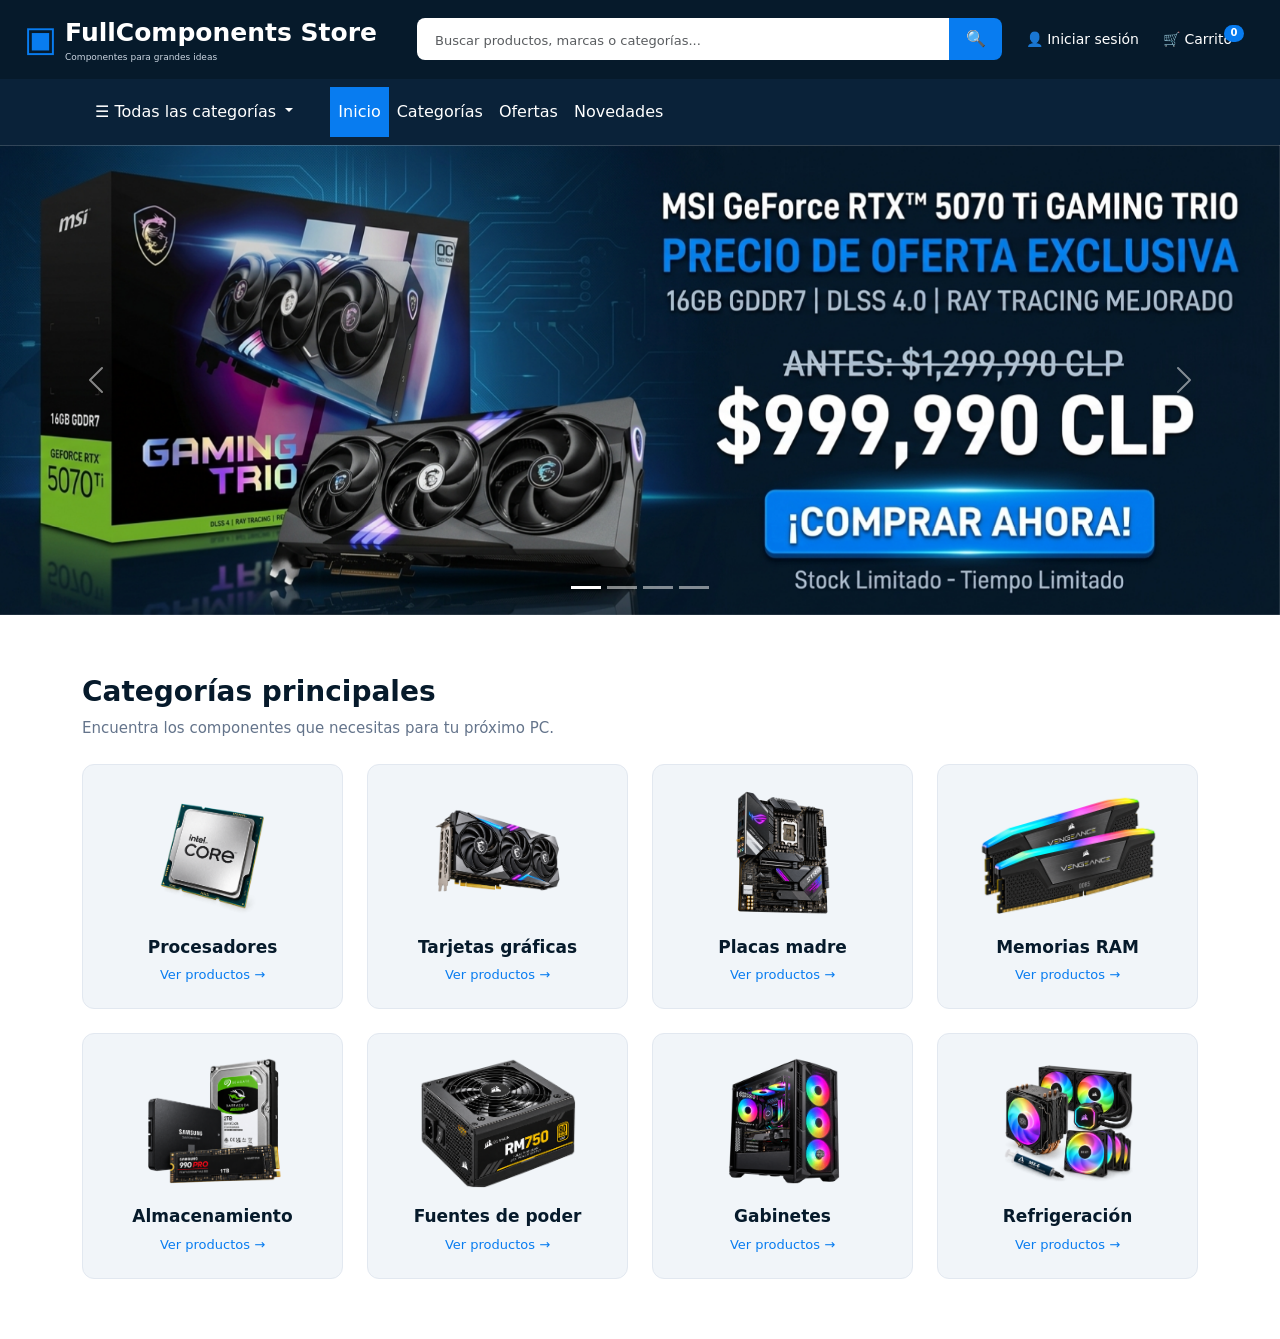
==== index.html @ fe0380c7 "actualizar admin" ====
<!DOCTYPE html>
<html lang="es-CL">

<head>
    <meta charset="UTF-8">
    <meta name="viewport" content="width=device-width, initial-scale=1.0">
    <title>FullComponents</title>
    <link href="https://cdn.jsdelivr.net/npm/bootstrap@5.3.8/dist/css/bootstrap.min.css" rel="stylesheet">
    <link href="css/style.css" rel="stylesheet">
</head>

<body>

    <header>
        <!-- Barra superior -->
        <nav class="navbar navbar-dark navbar-principal">
            <div class="container-fluid px-4">
                <!-- Logo -->
                <!-- Logo -->
                <!-- Logo -->
                <a class="navbar-brand d-flex align-items-center" href="index.html" aria-label="Ir a la página principal">
                    <span class="logo-icon">▣</span>

                    <!-- Nombre abreviado para móvil -->
                    <span class="logo-text-mobile ms-2 d-md-none">
                        FC Store
                    </span>

                    <!-- Nombre completo para tablet y computador -->
                    <div class="ms-2 d-none d-md-block">
                        <span class="logo-text">FullComponents Store</span>
                        <small class="d-block logo-subtitle">
                            Componentes para grandes ideas
                        </small>
                    </div>
                </a>
                <!-- Buscador -->
                <form class="d-flex buscador mx-4 flex-grow-1" role="search">
                    <input class="form-control" type="search" placeholder="Buscar productos, marcas o categorías..."
                        aria-label="Buscar">
                    <button class="btn btn-buscar" type="submit">
                        🔍
                    </button>
                </form>
                <!-- Usuario y carrito -->
                <div class="nav-opciones d-flex align-items-center">

                    <!-- Iniciar sesión -->
                    <a href="login.html" class="nav-link text-white me-4" aria-label="Iniciar sesión" title="Iniciar sesión">
                        👤
                        <span class="d-none d-md-inline">Iniciar sesión</span>
                    </a>

                    <!-- Carrito -->
                    <a href="carrito.html" class="nav-link text-white carrito me-4" aria-label="Ver carrito" title="Ver carrito">
                        🛒
                        <span class="d-none d-md-inline">Carrito</span>
                        <span class="badge rounded-pill">0</span>
                    </a>

                </div>
            </div>
        </nav>
        <!-- Segunda barra de navegación -->
        <nav class="navbar navbar-expand-lg navbar-dark navbar-secundaria">
            <div class="container">
                <!-- Botón responsive -->
                <button class="navbar-toggler" type="button" data-bs-toggle="collapse" data-bs-target="#menuPrincipal"
                    aria-controls="menuPrincipal" aria-expanded="false" aria-label="Mostrar navegación">
                    <span class="navbar-toggler-icon"></span>
                </button>
                <div class="collapse navbar-collapse" id="menuPrincipal">
                    <!-- Categorías -->
                    <div class="dropdown">
                        <button class="btn btn-categorias dropdown-toggle" type="button" data-bs-toggle="dropdown"
                            aria-expanded="false">
                            ☰ Todas las categorías
                        </button>
                        <ul class="dropdown-menu">
                            <li>
                                <a class="dropdown-item" href="#">
                                    Procesadores
                                </a>
                            </li>
                            <li>
                                <a class="dropdown-item" href="#">
                                    Tarjetas gráficas
                                </a>
                            </li>
                            <li>
                                <a class="dropdown-item" href="#">
                                    Placas madre
                                </a>
                            </li>
                            <li>
                                <a class="dropdown-item" href="#">
                                    Memorias RAM
                                </a>
                            </li>
                            <li>
                                <a class="dropdown-item" href="#">
                                    Almacenamiento
                                </a>
                            </li>
                            <li>
                                <a class="dropdown-item" href="#">
                                    Fuentes de poder
                                </a>
                            </li>
                            <li>
                                <a class="dropdown-item" href="#">
                                    Gabinetes
                                </a>
                            </li>
                        </ul>
                    </div>
                    <!-- Menú principal -->
                    <ul class="navbar-nav ms-4">
                        <li class="nav-item">
                            <a class="nav-link active" href="index.html">
                                Inicio
                            </a>
                        </li>
                        <li class="nav-item">
                            <a class="nav-link" href="#">
                                Categorías
                            </a>
                        </li>
                        <li class="nav-item">
                            <a class="nav-link" href="#">
                                Ofertas
                            </a>
                        </li>
                        <li class="nav-item">
                            <a class="nav-link" href="#">
                                Novedades
                            </a>
                        </li>
                    </ul>
                </div>
            </div>
        </nav>
        <main>
            <!-- =========================
         CARRUSEL PRINCIPAL
    ========================= -->
            <section class="seccion-banner" aria-label="Promociones destacadas">

                <div class="container-fluid px-0">

                    <div id="carouselPrincipal" class="carousel slide" data-bs-ride="carousel" data-bs-interval="5000">

                        <!-- Indicadores -->
                        <div class="carousel-indicators">

                            <button type="button" data-bs-target="#carouselPrincipal" data-bs-slide-to="0"
                                class="active" aria-current="true" aria-label="Banner 1">
                            </button>

                            <button type="button" data-bs-target="#carouselPrincipal" data-bs-slide-to="1"
                                aria-label="Banner 2">
                            </button>

                            <button type="button" data-bs-target="#carouselPrincipal" data-bs-slide-to="2"
                                aria-label="Banner 3">
                            </button>

                            <button type="button" data-bs-target="#carouselPrincipal" data-bs-slide-to="3"
                                aria-label="Banner 4">
                            </button>

                        </div>

                        <!-- Imágenes -->
                        <div class="carousel-inner">

                            <div class="carousel-item active">
                                <img src="img\ofertas\Gemini_Generated_Image_xhcpzqxhcpzqxhcp.jpg" class="d-block w-100"
                                    alt="Promociones en tarjetas gráficas">
                            </div>

                            <div class="carousel-item">
                                <img src="img\ofertas\Gemini_Generated_Image_eyzs03eyzs03eyzs.jpg" class="d-block w-100"
                                    alt="Ofertas en gabinetes">
                            </div>

                            <div class="carousel-item">
                                <img src="img\ofertas\Gemini_Generated_Image_ws1t5uws1t5uws1t.jpg" class="d-block w-100"
                                    alt="Componentes para armar tu PC">
                            </div>

                            <div class="carousel-item">
                                <img src="img\ofertas\Gemini_Generated_Image_hcq4xghcq4xghcq4.jpg" class="d-block w-100"
                                    alt="Ofertas destacadas de FullComponents Store">
                            </div>

                        </div>

                        <!-- Flecha anterior -->
                        <button class="carousel-control-prev" type="button" data-bs-target="#carouselPrincipal"
                            data-bs-slide="prev">

                            <span class="carousel-control-prev-icon" aria-hidden="true"></span>

                            <span class="visually-hidden">Anterior</span>
                        </button>

                        <!-- Flecha siguiente -->
                        <button class="carousel-control-next" type="button" data-bs-target="#carouselPrincipal"
                            data-bs-slide="next">

                            <span class="carousel-control-next-icon" aria-hidden="true"></span>

                            <span class="visually-hidden">Siguiente</span>
                        </button>

                    </div>

                </div>

            </section>

            <!-- =========================
     CATEGORÍAS PRINCIPALES
========================= -->
            <section class="seccion-categorias" aria-labelledby="titulo-categorias">
                <div class="container">
                    <!-- Encabezado de la sección -->
                    <div class="mb-4">
                        <h2 id="titulo-categorias" class="titulo-seccion">
                            Categorías principales
                        </h2>
                        <p class="subtitulo-seccion">
                            Encuentra los componentes que necesitas para tu próximo PC.
                        </p>
                    </div>
                    <!-- Grilla de categorías -->
                    <div class="row g-4">
                        <!-- Procesadores -->
                        <div class="col-6 col-md-4 col-lg-3">
                            <a href="#" class="tarjeta-categoria">
                                <img src="img\categorias\ChatGPT Image 23 sept 2026, 16_55_51.png" alt="Procesadores" class="img-categoria">
                                <h3>Procesadores</h3>
                                <span>Ver productos →</span>
                            </a>
                        </div>
                        <!-- Tarjetas gráficas -->
                        <div class="col-6 col-md-4 col-lg-3">
                            <a href="#" class="tarjeta-categoria">
                                <img src="img\categorias\ChatGPT Image 23 sept 2026, 17_04_50.png" alt="Tarjetas gráficas"
                                    class="img-categoria">
                                <h3>Tarjetas gráficas</h3>
                                <span>Ver productos →</span>
                            </a>
                        </div>
                        <!-- Placas madre -->
                        <div class="col-6 col-md-4 col-lg-3">
                            <a href="#" class="tarjeta-categoria">
                                <img src="img\categorias\placa.png" alt="Placas madre" class="img-categoria">
                                <h3>Placas madre</h3>
                                <span>Ver productos →</span>
                            </a>
                        </div>
                        <!-- Memorias RAM -->
                        <div class="col-6 col-md-4 col-lg-3">
                            <a href="#" class="tarjeta-categoria">
                                <img src="img\categorias\ram.png" alt="Memorias RAM" class="img-categoria">
                                <h3>Memorias RAM</h3>
                                <span>Ver productos →</span>
                            </a>
                        </div>
                        <!-- Almacenamiento -->
                        <div class="col-6 col-md-4 col-lg-3">
                            <a href="#" class="tarjeta-categoria">
                                <img src="img\categorias\almacenamiento.png" alt="Unidades de almacenamiento"
                                    class="img-categoria">
                                <h3>Almacenamiento</h3>
                                <span>Ver productos →</span>
                            </a>
                        </div>
                        <!-- Fuentes de poder -->
                        <div class="col-6 col-md-4 col-lg-3">
                            <a href="#" class="tarjeta-categoria">
                                <img src="img\categorias\fuentes.png" alt="Fuentes de poder"
                                    class="img-categoria">
                                <h3>Fuentes de poder</h3>
                                <span>Ver productos →</span>
                            </a>
                        </div>
                        <!-- Gabinetes -->
                        <div class="col-6 col-md-4 col-lg-3">
                            <a href="#" class="tarjeta-categoria">
                                <img src="img\categorias\gabinetes.png" alt="Gabinetes para PC" class="img-categoria">
                                <h3>Gabinetes</h3>
                                <span>Ver productos →</span>
                            </a>
                        </div>
                        <!-- Refrigeración -->
                        <div class="col-6 col-md-4 col-lg-3">
                            <a href="#" class="tarjeta-categoria">
                                <img src="img\categorias\ChatGPT Image 23 sept 2026, 17_05_46.png" alt="Sistemas de refrigeración"
                                    class="img-categoria">
                                <h3>Refrigeración</h3>
                                <span>Ver productos →</span>
                            </a>
                        </div>
                    </div>
                </div>
            </section>
        </main>
    </header>
    <script src="https://cdn.jsdelivr.net/npm/bootstrap@5.3.8/dist/js/bootstrap.bundle.min.js"></script>
</body>

</html>
---- css/style.css ----
/* =========================
   VARIABLES
========================= */

:root {
    --azul-oscuro: #061A2B;
    --azul-navy: #0A2239;
    --azul-electrico: #087CF0;
    --azul-claro: #3FA9FF;
    --blanco: #FFFFFF;
    --gris-texto: #64748B;
}

/* =========================
   NAVBAR PRINCIPAL
========================= */

.navbar-principal {
    background-color: var(--azul-oscuro);
    min-height: 70px;
}
/* =========================
   LOGO
========================= */

.navbar-brand {
    text-decoration: none;
}

.logo-icon {
    font-size: 35px;
    color: var(--azul-electrico);
}

.logo-text {
    font-size: 25px;
    font-weight: 700;
    color: var(--blanco);
}

.logo-subtitle {
    font-size: 9px;
    color: #cbd5e1;
}

.logo-text-mobile {
    font-size: 20px;
    font-weight: 700;
    color: var(--blanco);
    white-space: nowrap;
}


/* =========================
   BUSCADOR
========================= */

.buscador {
    max-width: 600px;
}

.buscador .form-control {
    height: 42px;
    border: none;
    border-radius: 8px 0 0 8px;
    padding-left: 18px;
}

.buscador .form-control:focus {
    box-shadow: none;
}

/* Texto del placeholder del buscador */
.buscador .form-control::placeholder {
    font-size: 13px;
}

@media (max-width: 575.98px) {
    .buscador .form-control::placeholder {
        font-size: 12px;
    }
}


.btn-buscar {
    background-color: var(--azul-electrico);
    color: var(--blanco);
    border-radius: 0 8px 8px 0;
    width: 55px;
}

.btn-buscar:hover {
    background-color: var(--azul-claro);
    color: var(--blanco);
}


/* =========================
   OPCIONES USUARIO/CARRITO
========================= */

/* Opciones de usuario y carrito */
.nav-opciones .nav-link {
    font-size: 14px;
    transition: 0.2s;
}

.nav-opciones .nav-link:hover {
    color: var(--azul-claro) !important;
}

/* Solo en pantallas pequeñas */
@media (max-width: 767.98px) {
    .nav-opciones .nav-link {
        font-size: 22px;
        line-height: 1;
    }
}


/* =========================
   CARRITO
========================= */

.carrito {
    position: relative;
}

.carrito .badge {
    position: absolute;
    top: -4px;
    right: -12px;

    background-color: var(--azul-electrico);
    font-size: 10px;
}


/* =========================
   SEGUNDA NAVBAR
========================= */

.navbar-secundaria {
    background-color: var(--azul-navy);
    min-height: 48px;
}


/* =========================
   CATEGORÍAS
========================= */

.btn-categorias {
    color: var(--blanco);
    border-radius: 0;
    font-weight: 500;
}

.btn-categorias:hover,
.btn-categorias:focus {
    background-color: var(--azul-electrico);
    color: var(--blanco);
}


/* =========================
   LINKS
========================= */

.navbar-secundaria .nav-link {
    color: var(--blanco);
    padding: 13px 18px;
    transition: 0.2s;
}

.navbar-secundaria .nav-link:hover {
    background-color: var(--azul-electrico);
    color: var(--blanco);
}


/* Link de página actual */

.navbar-secundaria .nav-link.active {
    background-color: var(--azul-electrico);
    color: var(--blanco);
}


/* =========================
   DROPDOWN
========================= */

.dropdown-menu {
    border: none;
    box-shadow: 0 5px 15px rgba(0, 0, 0, 0.15);
}

.dropdown-item {
    padding: 10px 18px;
}

.dropdown-item:hover {
    background-color: #f1f5f9;
    color: var(--azul-electrico);
}

@media (max-width: 991px) {

    .navbar-principal .container {
        flex-wrap: wrap;
    }

    .buscador {
        order: 3;
        width: 100%;
        max-width: none;
        margin: 12px 0 !important;
    }

    .nav-opciones {
        margin-left: auto;
    }

    .navbar-secundaria .navbar-nav {
        margin-left: 0 !important;
    }

    .navbar-secundaria .nav-link {
        padding: 10px 15px;
    }

    /* =========================
   CARRUSEL PRINCIPAL
========================= */

    .seccion-banner {
        padding: 24px 0;
        background-color: #f1f5f9;
    }

    #carouselPrincipal {
        border-radius: 12px;
        overflow: hidden;
    }

    /* Carrusel en escritorio */
    #carouselPrincipal .carousel-item img {
        display: block;
        width: 100%;
        height: 450px;
        object-fit: cover;
    }

    /* Indicadores */
    #carouselPrincipal .carousel-indicators button {
        width: 10px;
        height: 10px;
        border-radius: 50%;
    }
}

/* Carrusel en dispositivos móviles */
@media (max-width: 767.98px) {

    #carouselPrincipal .carousel-item img {
        width: 100%;
        height: auto;
        object-fit: contain;
    }

}

/* =========================
   CATEGORÍAS PRINCIPALES
========================= */

.seccion-categorias {
    padding: 60px 0;
    background-color: #FFFFFF;
}

/* Título y subtítulo */

.titulo-seccion {
    font-size: 28px;
    font-weight: 700;
    color: var(--azul-oscuro);
}

.subtitulo-seccion {
    font-size: 15px;
    color: var(--gris-texto);
    margin-bottom: 0;
}

/* Tarjeta */

.tarjeta-categoria {
    display: flex;
    flex-direction: column;
    align-items: center;
    justify-content: center;

    height: 100%;
    padding: 24px 16px;

    background-color: #F1F5F9;
    border: 1px solid #E2E8F0;
    border-radius: 12px;

    text-decoration: none;
    text-align: center;

    transition: 0.2s ease;
}

/* Imagen */

.img-categoria {
    width: 100%;
    height: 130px;
    object-fit: contain;
    margin-bottom: 18px;
}

/* Nombre de categoría */

.tarjeta-categoria h3 {
    font-size: 17px;
    font-weight: 700;
    color: var(--azul-oscuro);
    margin-bottom: 8px;
}

/* Enlace inferior */

.tarjeta-categoria span {
    font-size: 13px;
    font-weight: 500;
    color: var(--azul-electrico);
}

/* Efecto al pasar el mouse */

.tarjeta-categoria:hover {
    background-color: #FFFFFF;
    border-color: var(--azul-electrico);
    transform: translateY(-4px);
    box-shadow: 0 8px 20px rgba(6, 26, 43, 0.10);
}

/* =========================
CORRECCIÓN IMÁGENES CATEGORÍAS
========================= */

.tarjeta-categoria {
    display: flex;
    flex-direction: column;
    align-items: center;

    width: 100%;
    height: 100%;

    padding: 24px 16px;

    background-color: #F1F5F9;
    border: 1px solid #E2E8F0;
    border-radius: 12px;

    text-decoration: none;
    text-align: center;
}

.tarjeta-categoria .img-categoria {
    display: block;

    width: 100%;
    max-width: 180px;
    height: 130px;

    object-fit: contain;

    margin-bottom: 18px;
}

.tarjeta-categoria h3 {
    font-size: 17px;
    font-weight: 700;
    color: var(--azul-oscuro);
    margin-bottom: 8px;
}

.tarjeta-categoria span {
    font-size: 13px;
    color: var(--azul-electrico);
}

/* Ajuste móvil */
@media (max-width: 767.98px) {

    .tarjeta-categoria {
        padding: 18px 10px;
    }

    .tarjeta-categoria .img-categoria {
        max-width: 120px;
        height: 90px;
        margin-bottom: 12px;
    }

    .tarjeta-categoria h3 {
        font-size: 14px;
    }

}

/* =========================
   PRODUCTOS DESTACADOS
========================= */

.seccion-productos {
    padding: 60px 0;
    background-color: #F1F5F9;
}

/* Tarjeta */

.tarjeta-producto {
    display: flex;
    flex-direction: column;

    height: 100%;
    overflow: hidden;

    background-color: var(--blanco);
    border: 1px solid #E2E8F0;
    border-radius: 12px;

    transition: 0.2s ease;
}

.tarjeta-producto:hover {
    transform: translateY(-4px);
    border-color: var(--azul-electrico);
    box-shadow: 0 8px 20px rgba(6, 26, 43, 0.10);
}

/* Imagen */

.producto-imagen {
    display: flex;
    align-items: center;
    justify-content: center;

    height: 190px;
    padding: 16px;

    background-color: var(--blanco);
}

.producto-imagen img {
    display: block;

    width: 100%;
    height: 100%;

    object-fit: contain;
}

/* Información */

.producto-info {
    display: flex;
    flex-direction: column;
    flex-grow: 1;

    padding: 18px;
}

.producto-categoria {
    font-size: 12px;
    color: var(--gris-texto);
    margin-bottom: 8px;
}

.producto-nombre {
    font-size: 16px;
    font-weight: 700;
    line-height: 1.4;
    color: var(--azul-oscuro);

    margin-bottom: 12px;
}

.producto-marca {
    font-size: 13px;
    color: var(--gris-texto);

    margin-bottom: 16px;
}

/* Precio */

.producto-precio {
    font-size: 22px;
    font-weight: 700;
    color: var(--azul-electrico);

    margin-top: auto;
    margin-bottom: 16px;

    overflow-wrap: anywhere;
}

/* Botón */

.btn-producto {
    width: 100%;
    padding: 10px;

    background-color: var(--azul-electrico);
    color: var(--blanco);

    border-radius: 8px;
    font-size: 14px;
    font-weight: 600;
}

.btn-producto:hover {
    background-color: var(--azul-navy);
    color: var(--blanco);
}

/* =========================
   PRODUCTOS RESPONSIVE
========================= */

@media (max-width: 767.98px) {

    .seccion-productos {
        padding: 35px 0;
    }

    .producto-imagen {
        height: 140px;
        padding: 10px;
    }

    .producto-info {
        padding: 12px;
    }

    .producto-nombre {
        font-size: 14px;
    }

    .producto-marca {
        font-size: 12px;
    }

    .producto-precio {
        font-size: 18px;
    }

    .btn-producto {
        font-size: 12px;
        padding: 9px 5px;
    }

}

/* =========================
   OFERTAS IMPERDIBLES
========================= */

.seccion-ofertas {
    padding: 55px 0;
    background: linear-gradient(110deg,
            #061A2B 0%,
            #0A2239 75%,
            #103D68 100%);
}

/* Texto izquierdo */

.ofertas-presentacion h2 {
    color: var(--blanco);
    font-size: 32px;
    font-weight: 700;
    margin-bottom: 20px;
}

.ofertas-presentacion h2 span {
    color: var(--azul-claro);
}

.ofertas-presentacion p {
    color: #CBD5E1;
    font-size: 17px;
    line-height: 1.6;
    margin-bottom: 25px;
}

.btn-ver-ofertas {
    background-color: var(--azul-electrico);
    color: var(--blanco);
    padding: 12px 22px;
    border-radius: 8px;
    font-weight: 600;
}

.btn-ver-ofertas:hover {
    background-color: var(--azul-claro);
    color: var(--blanco);
}

/* Tarjetas */

.tarjeta-oferta {
    position: relative;

    display: flex;
    flex-direction: column;

    height: 100%;
    padding: 16px;

    background-color: #0B1D30;
    border: 1px solid #28415A;
    border-radius: 12px;

    transition: 0.2s ease;
}

.tarjeta-oferta:hover {
    transform: translateY(-4px);
    border-color: var(--azul-claro);
}

/* Descuento */

.oferta-descuento {
    position: absolute;
    top: 12px;
    right: 12px;

    background-color: #FF3B45;
    color: var(--blanco);

    padding: 5px 10px;
    border-radius: 20px;

    font-size: 13px;
    font-weight: 700;
}

/* Imagen */

.oferta-imagen {
    display: block;

    width: 100%;
    height: 135px;

    object-fit: contain;
    margin-bottom: 16px;
}

/* Nombre */

.tarjeta-oferta h3 {
    color: #E2E8F0;
    font-size: 15px;
    font-weight: 500;
    line-height: 1.4;

    margin-bottom: 12px;
}

/* Precios */

.oferta-precios {
    display: flex;
    flex-wrap: wrap;
    align-items: baseline;
    gap: 8px;

    margin-top: auto;
}

.oferta-precio-actual {
    color: var(--blanco);
    font-size: 20px;
    font-weight: 700;
}

.oferta-precio-anterior {
    color: #94A3B8;
    font-size: 13px;
    text-decoration: line-through;
}

/* =========================
   OFERTAS RESPONSIVE
========================= */

@media (max-width: 991.98px) {

    .ofertas-presentacion {
        text-align: center;
        margin-bottom: 12px;
    }

}

@media (max-width: 767.98px) {

    .seccion-ofertas {
        padding: 40px 0;
    }

    .ofertas-presentacion h2 {
        font-size: 27px;
    }

    .ofertas-presentacion p {
        font-size: 15px;
    }

    .oferta-imagen {
        height: 170px;
    }

}

/* =========================
   BENEFICIOS DE LA TIENDA
========================= */

.seccion-beneficios {
    padding: 45px 0;
    background-color: var(--blanco);
    border-top: 1px solid #E2E8F0;
}

.beneficio {
    display: flex;
    align-items: flex-start;
    gap: 14px;
    height: 100%;
}

.beneficio-icono {
    flex-shrink: 0;
    color: var(--azul-electrico);
    font-size: 30px;
    line-height: 1;
}

.beneficio h3 {
    color: var(--azul-oscuro);
    font-size: 15px;
    font-weight: 700;
    margin-bottom: 6px;
}

.beneficio p {
    color: var(--gris-texto);
    font-size: 13px;
    line-height: 1.5;
    margin-bottom: 0;
}


/* =========================
   FOOTER PRINCIPAL
========================= */

.footer-principal {
    background-color: var(--azul-oscuro);
    color: var(--blanco);
    padding: 55px 0 20px;
}

/* Logo */

.footer-logo {
    color: var(--blanco);
    font-size: 22px;
    font-weight: 700;
    margin-bottom: 18px;
}

.footer-logo span {
    color: var(--azul-electrico);
    margin-right: 6px;
}

.footer-descripcion {
    color: #CBD5E1;
    font-size: 14px;
    line-height: 1.7;
    max-width: 320px;
}

/* Títulos */

.footer-titulo {
    color: var(--blanco);
    font-size: 16px;
    font-weight: 700;
    margin-bottom: 20px;
}

/* Enlaces */

.footer-links {
    list-style: none;
    padding: 0;
    margin: 0;
}

.footer-links li {
    margin-bottom: 12px;
}

.footer-links a,
.footer-legales a {
    color: #CBD5E1;
    text-decoration: none;
    font-size: 14px;
    transition: color 0.2s ease;
}

.footer-links a:hover,
.footer-legales a:hover,
.footer-correo:hover {
    color: var(--azul-claro);
}

/* Contacto */

.footer-contacto {
    color: #CBD5E1;
    font-size: 14px;
    margin-bottom: 10px;
}

.footer-correo {
    color: var(--azul-claro);
    font-size: 14px;
    text-decoration: none;
    overflow-wrap: anywhere;
}

.footer-horario {
    color: #CBD5E1;
    font-size: 13px;
    line-height: 1.7;
    margin-top: 18px;
}

/* Línea inferior */

.footer-inferior {
    display: flex;
    justify-content: space-between;
    align-items: center;
    gap: 20px;

    border-top: 1px solid #28415A;
    margin-top: 45px;
    padding-top: 20px;
}

.footer-inferior p {
    color: #94A3B8;
    font-size: 13px;
    margin: 0;
}

.footer-legales {
    display: flex;
    flex-wrap: wrap;
    gap: 20px;
}

.footer-legales a {
    font-size: 13px;
}


/* =========================
   FOOTER RESPONSIVE
========================= */

@media (max-width: 767.98px) {

    .seccion-beneficios {
        padding: 35px 0;
    }

    .beneficio {
        flex-direction: column;
        gap: 10px;
    }

    .beneficio-icono {
        font-size: 27px;
    }

    .beneficio h3 {
        font-size: 14px;
    }

    .beneficio p {
        font-size: 12px;
    }

    .footer-principal {
        padding: 40px 0 20px;
    }

    .footer-logo {
        font-size: 20px;
    }

    .footer-inferior {
        flex-direction: column;
        align-items: flex-start;
        gap: 14px;
    }

}
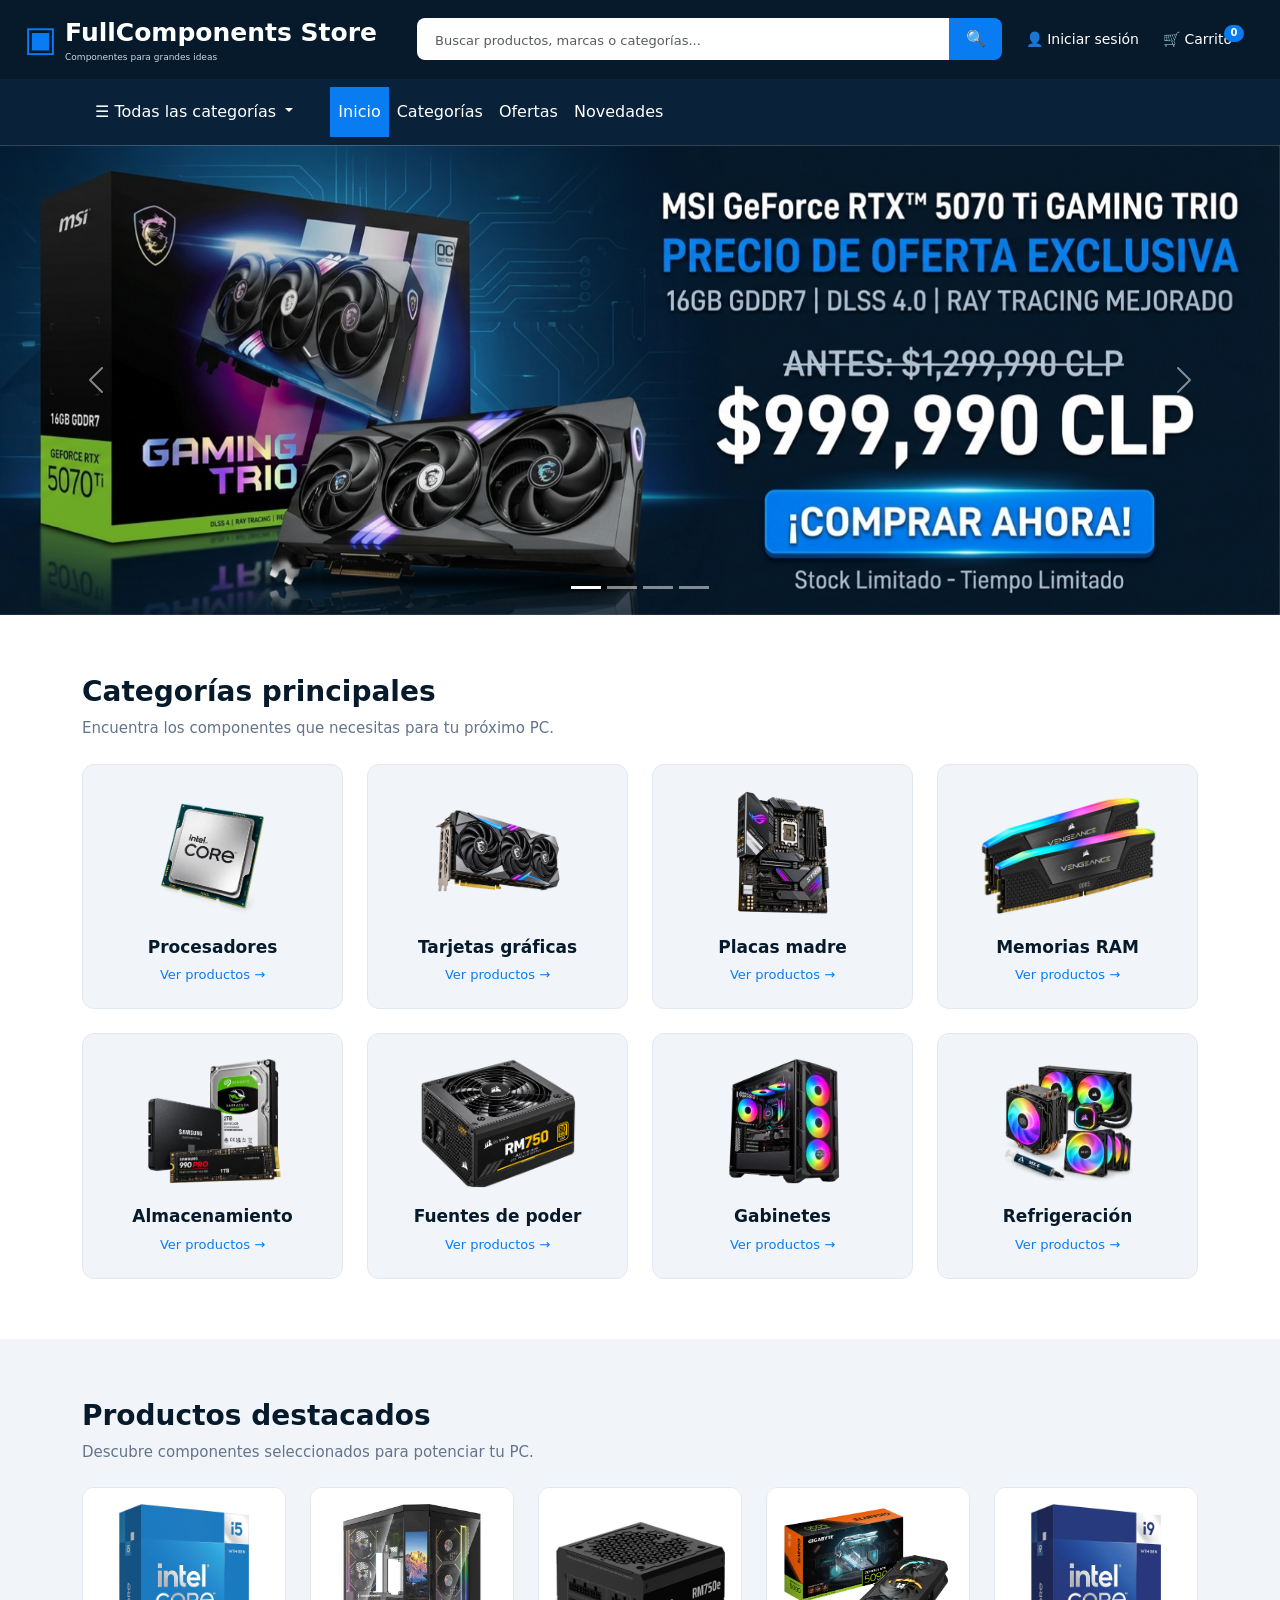
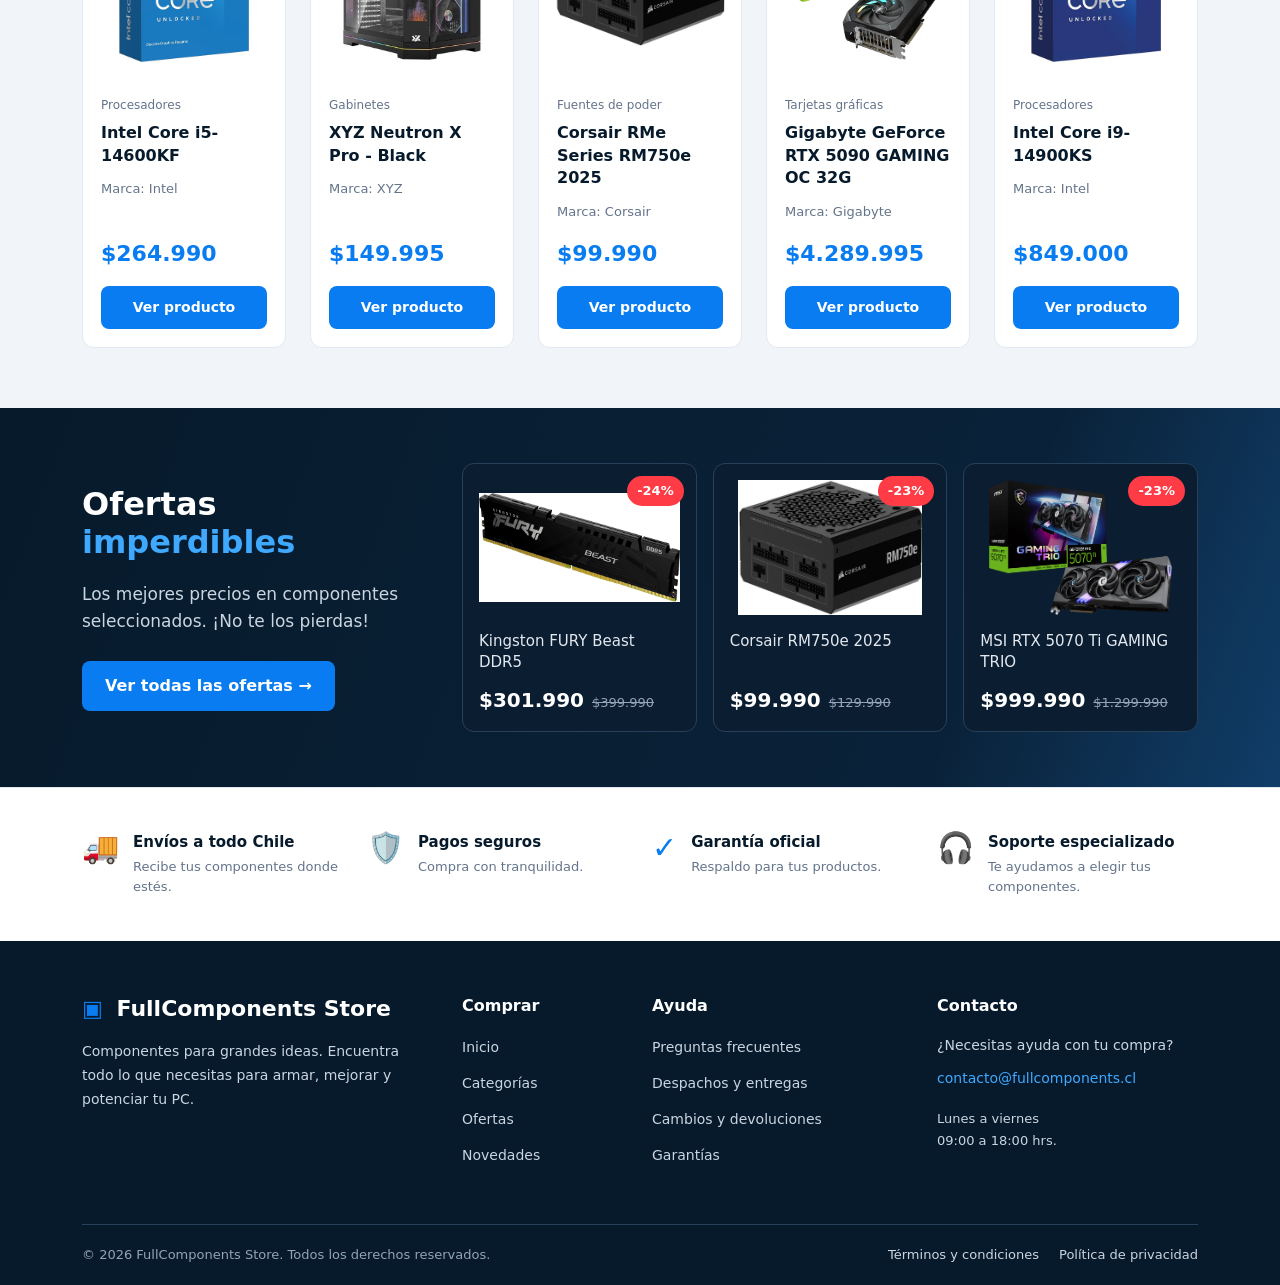
==== commit 967daa3d: "aaa" ====
--- a/index.html
+++ b/index.html
@@ -18,7 +18,7 @@
                 <!-- Logo -->
                 <!-- Logo -->
                 <!-- Logo -->
-                <a class="navbar-brand d-flex align-items-center" href="index.html" aria-label="Ir a la página principal">
+                <a class="navbar-brand d-flex align-items-center" href="index.html">
                     <span class="logo-icon">▣</span>
 
                     <!-- Nombre abreviado para móvil -->
@@ -46,7 +46,8 @@
                 <div class="nav-opciones d-flex align-items-center">
 
                     <!-- Iniciar sesión -->
-                    <a href="login.html" class="nav-link text-white me-4" aria-label="Iniciar sesión" title="Iniciar sesión">
+                    <a href="login.html" class="nav-link text-white me-4" aria-label="Iniciar sesión"
+                        title="Iniciar sesión">
                         👤
                         <span class="d-none d-md-inline">Iniciar sesión</span>
                     </a>
@@ -117,12 +118,12 @@
                     <!-- Menú principal -->
                     <ul class="navbar-nav ms-4">
                         <li class="nav-item">
-                            <a class="nav-link active" href="index.html">
+                            <a class="nav-link active" href="#">
                                 Inicio
                             </a>
                         </li>
                         <li class="nav-item">
-                            <a class="nav-link" href="#">
+                            <a class="nav-link" href="catálogo.html">
                                 Categorías
                             </a>
                         </li>
@@ -239,7 +240,8 @@
                         <!-- Procesadores -->
                         <div class="col-6 col-md-4 col-lg-3">
                             <a href="#" class="tarjeta-categoria">
-                                <img src="img\categorias\ChatGPT Image 23 sept 2026, 16_55_51.png" alt="Procesadores" class="img-categoria">
+                                <img src="img\categorias\ChatGPT Image 23 sept 2026, 16_55_51.png" alt="Procesadores"
+                                    class="img-categoria">
                                 <h3>Procesadores</h3>
                                 <span>Ver productos →</span>
                             </a>
@@ -247,8 +249,8 @@
                         <!-- Tarjetas gráficas -->
                         <div class="col-6 col-md-4 col-lg-3">
                             <a href="#" class="tarjeta-categoria">
-                                <img src="img\categorias\ChatGPT Image 23 sept 2026, 17_04_50.png" alt="Tarjetas gráficas"
-                                    class="img-categoria">
+                                <img src="img\categorias\ChatGPT Image 23 sept 2026, 17_04_50.png"
+                                    alt="Tarjetas gráficas" class="img-categoria">
                                 <h3>Tarjetas gráficas</h3>
                                 <span>Ver productos →</span>
                             </a>
@@ -281,8 +283,7 @@
                         <!-- Fuentes de poder -->
                         <div class="col-6 col-md-4 col-lg-3">
                             <a href="#" class="tarjeta-categoria">
-                                <img src="img\categorias\fuentes.png" alt="Fuentes de poder"
-                                    class="img-categoria">
+                                <img src="img\categorias\fuentes.png" alt="Fuentes de poder" class="img-categoria">
                                 <h3>Fuentes de poder</h3>
                                 <span>Ver productos →</span>
                             </a>
@@ -298,8 +299,8 @@
                         <!-- Refrigeración -->
                         <div class="col-6 col-md-4 col-lg-3">
                             <a href="#" class="tarjeta-categoria">
-                                <img src="img\categorias\ChatGPT Image 23 sept 2026, 17_05_46.png" alt="Sistemas de refrigeración"
-                                    class="img-categoria">
+                                <img src="img\categorias\ChatGPT Image 23 sept 2026, 17_05_46.png"
+                                    alt="Sistemas de refrigeración" class="img-categoria">
                                 <h3>Refrigeración</h3>
                                 <span>Ver productos →</span>
                             </a>
@@ -307,6 +308,361 @@
                     </div>
                 </div>
             </section>
+            <!-- =========================
+     PRODUCTOS DESTACADOS
+========================= -->
+            <section class="seccion-productos" aria-labelledby="titulo-productos">
+                <div class="container">
+                    <!-- Encabezado -->
+                    <div class="mb-4">
+                        <h2 id="titulo-productos" class="titulo-seccion">
+                            Productos destacados
+                        </h2>
+                        <p class="subtitulo-seccion">
+                            Descubre componentes seleccionados para potenciar tu PC.
+                        </p>
+                    </div>
+                    <!-- Grilla de productos -->
+                    <div class="row g-4 row-cols-2 row-cols-md-3 row-cols-lg-5">
+                        <!-- PRODUCTO 1 -->
+                        <div class="col">
+                            <article class="tarjeta-producto">
+                                <a href="producto.html?id=intel-core-i5-14600kf" class="producto-imagen">
+                                    <img src="img\productos\Intel Core i5-14600KF\1831674_picture_1707949175.jpg"
+                                        alt="Procesador Intel Core i5-14600KF">
+                                </a>
+                                <div class="producto-info">
+                                    <span class="producto-categoria">
+                                        Procesadores
+                                    </span>
+                                    <h3 class="producto-nombre">
+                                        Intel Core i5-14600KF
+                                    </h3>
+                                    <p class="producto-marca">
+                                        Marca: Intel
+                                    </p>
+                                    <p class="producto-precio">
+                                        $264.990
+                                    </p>
+                                    <a href="producto.html?id=1" class="btn btn-producto">
+                                        Ver producto
+                                    </a>
+                                </div>
+                            </article>
+                        </div>
+                        <!-- PRODUCTO 2 -->
+                        <div class="col">
+                            <article class="tarjeta-producto">
+                                <a href="producto.html?id=xyz-neutron-x-pro-black" class="producto-imagen">
+                                    <img src="img\productos\XYZ Neutron X Pro - Black\2795960_picture_1784556386.jpg"
+                                        alt="Gabinete XYZ Neutron X Pro negro">
+                                </a>
+                                <div class="producto-info">
+                                    <span class="producto-categoria">
+                                        Gabinetes
+                                    </span>
+                                    <h3 class="producto-nombre">
+                                        XYZ Neutron X Pro - Black
+                                    </h3>
+                                    <p class="producto-marca">
+                                        Marca: XYZ
+                                    </p>
+                                    <p class="producto-precio">
+                                        $149.995
+                                    </p>
+                                    <a href="producto.html?id=13" class="btn btn-producto">
+                                        Ver producto
+                                    </a>
+                                </div>
+                            </article>
+                        </div>
+                        <!-- PRODUCTO 3 -->
+                        <div class="col">
+                            <article class="tarjeta-producto">
+                                <a href="producto.html?id=corsair-rm750e-2025" class="producto-imagen">
+                                    <img src="img\productos\Corsair RMe Series RM750e 2025\2018728_picture_1739543341.jpg"
+                                        alt="Fuente de poder Corsair RM750e 2025">
+                                </a>
+                                <div class="producto-info">
+                                    <span class="producto-categoria">
+                                        Fuentes de poder
+                                    </span>
+                                    <h3 class="producto-nombre">
+                                        Corsair RMe Series RM750e 2025
+                                    </h3>
+                                    <p class="producto-marca">
+                                        Marca: Corsair
+                                    </p>
+                                    <p class="producto-precio">
+                                        $99.990
+                                    </p>
+                                    <a href="producto.html?id=15" class="btn btn-producto">
+                                        Ver producto
+                                    </a>
+                                </div>
+                            </article>
+                        </div>
+                        <!-- PRODUCTO 4 -->
+                        <div class="col">
+                            <article class="tarjeta-producto">
+                                <a href="producto.html?id=gigabyte-rtx-5090-gaming-oc" class="producto-imagen">
+                                    <img src="img\productos\Gigabyte GeForce RTX 5090 GAMING OC 32G\2057307_picture_1743591149.webp"
+                                        alt="Tarjeta gráfica Gigabyte GeForce RTX 5090 GAMING OC 32G">
+                                </a>
+                                <div class="producto-info">
+                                    <span class="producto-categoria">
+                                        Tarjetas gráficas
+                                    </span>
+                                    <h3 class="producto-nombre">
+                                        Gigabyte GeForce RTX 5090 GAMING OC 32G
+                                    </h3>
+                                    <p class="producto-marca">
+                                        Marca: Gigabyte
+                                    </p>
+                                    <p class="producto-precio">
+                                        $4.289.995
+                                    </p>
+                                    <a href="producto.html?id=6" class="btn btn-producto">
+                                        Ver producto
+                                    </a>
+                                </div>
+                            </article>
+                        </div>
+                        <!-- PRODUCTO 5 -->
+                        <div class="col">
+                            <article class="tarjeta-producto">
+                                <a href="producto.html?id=intel-core-i9-14900ks" class="producto-imagen">
+                                    <img src="img\productos\Intel Core i9-14900KS\1831756_picture_1707949314.jpg"
+                                        alt="Procesador Intel Core i9-14900KS">
+                                </a>
+                                <div class="producto-info">
+                                    <span class="producto-categoria">
+                                        Procesadores
+                                    </span>
+                                    <h3 class="producto-nombre">
+                                        Intel Core i9-14900KS
+                                    </h3>
+                                    <p class="producto-marca">
+                                        Marca: Intel
+                                    </p>
+                                    <p class="producto-precio">
+                                        $849.000
+                                    </p>
+                                    <a href="producto.html?id=3" class="btn btn-producto">
+                                        Ver producto
+                                    </a>
+                                </div>
+                            </article>
+                        </div>
+                    </div>
+                </div>
+            </section>
+            <!-- =========================
+    OFERTAS IMPERDIBLES
+========================= -->
+            <section class="seccion-ofertas" aria-labelledby="titulo-ofertas">
+                <div class="container">
+                    <div class="row g-4 align-items-center">
+                        <!-- TEXTO IZQUIERDO -->
+                        <div class="col-12 col-lg-4">
+                            <div class="ofertas-presentacion">
+                                <h2 id="titulo-ofertas">
+                                    Ofertas <span>imperdibles</span>
+                                </h2>
+                                <p>
+                                    Los mejores precios en componentes
+                                    seleccionados. ¡No te los pierdas!
+                                </p>
+                                <a href="#" class="btn btn-ver-ofertas">
+                                    Ver todas las ofertas →
+                                </a>
+                            </div>
+                        </div>
+                        <!-- TARJETAS DERECHAS -->
+                        <div class="col-12 col-lg-8">
+                            <div class="row g-3 row-cols-1 row-cols-md-3">
+                                <!-- KINGSTON -->
+                                <div class="col">
+                                    <article class="tarjeta-oferta">
+                                        <span class="oferta-descuento">
+                                            -24%
+                                        </span>
+                                        <img src="img\productos\Kingston Fury Beast (1 x 16 GB  DIMM DDR5-6400)\1962332_picture_1733757849.jpg"
+                                            alt="Memoria Kingston FURY Beast DDR5" class="oferta-imagen">
+                                        <h3>
+                                            Kingston FURY Beast DDR5
+                                        </h3>
+                                        <div class="oferta-precios">
+                                            <span class="oferta-precio-actual">
+                                                $301.990
+                                            </span>
+                                            <span class="oferta-precio-anterior">
+                                                $399.990
+                                            </span>
+                                        </div>
+                                    </article>
+                                </div>
+                                <!-- CORSAIR -->
+                                <div class="col">
+                                    <article class="tarjeta-oferta">
+                                        <span class="oferta-descuento">
+                                            -23%
+                                        </span>
+                                        <img src="img\productos\Corsair RMe Series RM750e 2025\2018728_picture_1739543341.jpg"
+                                            alt="Fuente de poder Corsair RM750e" class="oferta-imagen">
+                                        <h3>
+                                            Corsair RM750e 2025
+                                        </h3>
+                                        <div class="oferta-precios">
+                                            <span class="oferta-precio-actual">
+                                                $99.990
+                                            </span>
+                                            <span class="oferta-precio-anterior">
+                                                $129.990
+                                            </span>
+                                        </div>
+                                    </article>
+                                </div>
+                                <!-- MSI -->
+                                <div class="col">
+                                    <article class="tarjeta-oferta">
+                                        <span class="oferta-descuento">
+                                            -23%
+                                        </span>
+                                        <img src="img\productos\MSI GeForce RTX 5070 Ti 16G GAMING TRIO OC\2545160_picture_1757411992.png"
+                                            alt="MSI GeForce RTX 5070 Ti GAMING TRIO" class="oferta-imagen">
+                                        <h3>
+                                            MSI RTX 5070 Ti GAMING TRIO
+                                        </h3>
+                                        <div class="oferta-precios">
+                                            <span class="oferta-precio-actual">
+                                                $999.990
+                                            </span>
+                                            <span class="oferta-precio-anterior">
+                                                $1.299.990
+                                            </span>
+                                        </div>
+                                    </article>
+                                </div>
+                            </div>
+                        </div>
+                    </div>
+                </div>
+            </section>
+            <!-- =========================
+     BENEFICIOS DE LA TIENDA
+========================= -->
+            <section class="seccion-beneficios" aria-label="Beneficios de comprar en FullComponents Store">
+                <div class="container">
+                    <div class="row g-4">
+                        <!-- Envíos -->
+                        <div class="col-6 col-lg-3">
+                            <div class="beneficio">
+                                <span class="beneficio-icono" aria-hidden="true">🚚</span>
+                                <div>
+                                    <h3>Envíos a todo Chile</h3>
+                                    <p>Recibe tus componentes donde estés.</p>
+                                </div>
+                            </div>
+                        </div>
+                        <!-- Pagos -->
+                        <div class="col-6 col-lg-3">
+                            <div class="beneficio">
+                                <span class="beneficio-icono" aria-hidden="true">🛡️</span>
+                                <div>
+                                    <h3>Pagos seguros</h3>
+                                    <p>Compra con tranquilidad.</p>
+                                </div>
+                            </div>
+                        </div>
+                        <!-- Garantía -->
+                        <div class="col-6 col-lg-3">
+                            <div class="beneficio">
+                                <span class="beneficio-icono" aria-hidden="true">✓</span>
+                                <div>
+                                    <h3>Garantía oficial</h3>
+                                    <p>Respaldo para tus productos.</p>
+                                </div>
+                            </div>
+                        </div>
+                        <!-- Soporte -->
+                        <div class="col-6 col-lg-3">
+                            <div class="beneficio">
+                                <span class="beneficio-icono" aria-hidden="true">🎧</span>
+                                <div>
+                                    <h3>Soporte especializado</h3>
+                                    <p>Te ayudamos a elegir tus componentes.</p>
+                                </div>
+                            </div>
+                        </div>
+                    </div>
+                </div>
+            </section>
+            <!-- =========================
+    FOOTER
+========================= -->
+            <footer class="footer-principal">
+                <div class="container">
+                    <div class="row g-4">
+                        <!-- Información de la tienda -->
+                        <div class="col-12 col-md-6 col-lg-4">
+                            <h2 class="footer-logo">
+                                <span>▣</span> FullComponents Store
+                            </h2>
+                            <p class="footer-descripcion">
+                                Componentes para grandes ideas.
+                                Encuentra todo lo que necesitas para
+                                armar, mejorar y potenciar tu PC.
+                            </p>
+                        </div>
+                        <!-- Comprar -->
+                        <div class="col-6 col-md-3 col-lg-2">
+                            <h3 class="footer-titulo">Comprar</h3>
+                            <ul class="footer-links">
+                                <li><a href="index.html">Inicio</a></li>
+                                <li><a href="catálogo.html">Categorías</a></li>
+                                <li><a href="#">Ofertas</a></li>
+                                <li><a href="#">Novedades</a></li>
+                            </ul>
+                        </div>
+                        <!-- Ayuda -->
+                        <div class="col-6 col-md-3 col-lg-3">
+                            <h3 class="footer-titulo">Ayuda</h3>
+                            <ul class="footer-links">
+                                <li><a href="#">Preguntas frecuentes</a></li>
+                                <li><a href="#">Despachos y entregas</a></li>
+                                <li><a href="#">Cambios y devoluciones</a></li>
+                                <li><a href="#">Garantías</a></li>
+                            </ul>
+                        </div>
+                        <!-- Contacto -->
+                        <div class="col-12 col-md-6 col-lg-3">
+                            <h3 class="footer-titulo">Contacto</h3>
+                            <p class="footer-contacto">
+                                ¿Necesitas ayuda con tu compra?
+                            </p>
+                            <a href="mailto:contacto@fullcomponents.cl" class="footer-correo">
+                                contacto@fullcomponents.cl
+                            </a>
+                            <p class="footer-horario">
+                                Lunes a viernes<br>
+                                09:00 a 18:00 hrs.
+                            </p>
+                        </div>
+                    </div>
+                    <!-- Línea inferior -->
+                    <div class="footer-inferior">
+                        <p>
+                            © 2026 FullComponents Store.
+                            Todos los derechos reservados.
+                        </p>
+                        <div class="footer-legales">
+                            <a href="#">Términos y condiciones</a>
+                            <a href="#">Política de privacidad</a>
+                        </div>
+                    </div>
+                </div>
+            </footer>
         </main>
     </header>
     <script src="https://cdn.jsdelivr.net/npm/bootstrap@5.3.8/dist/js/bootstrap.bundle.min.js"></script>
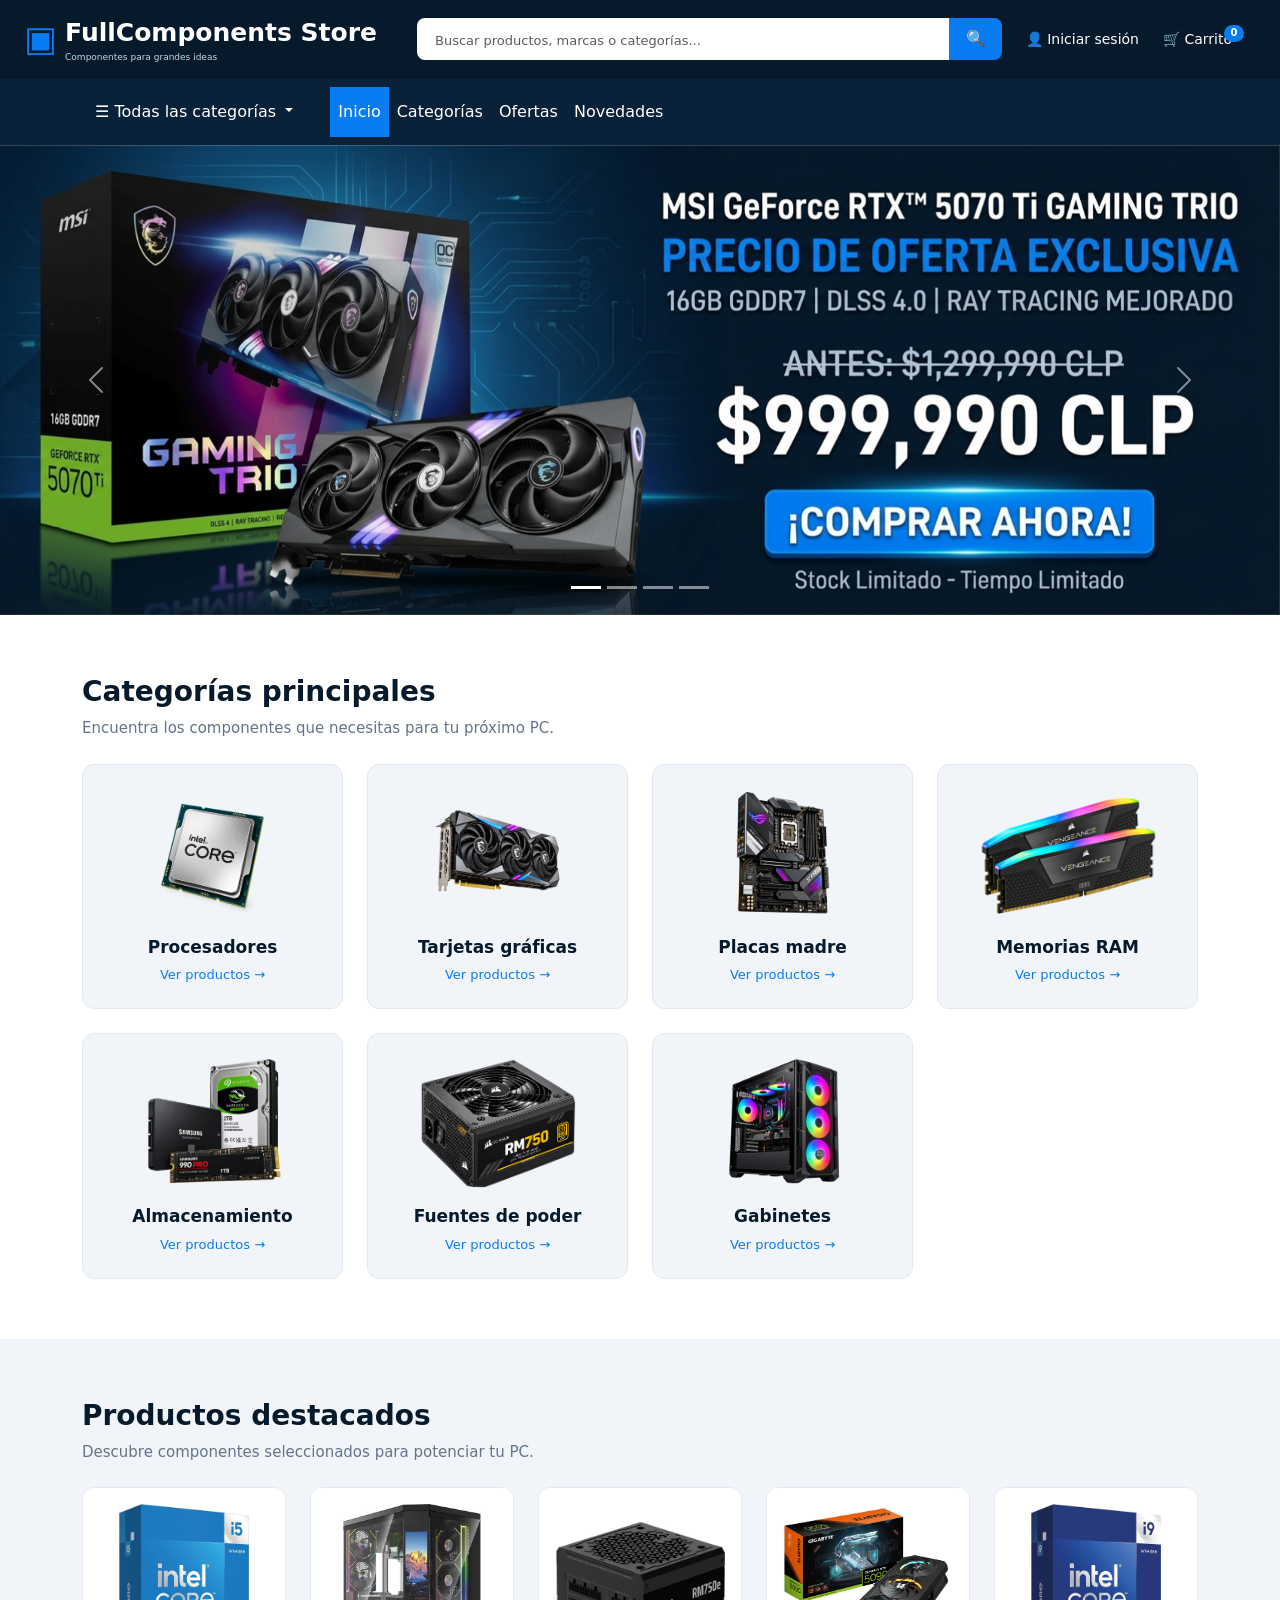
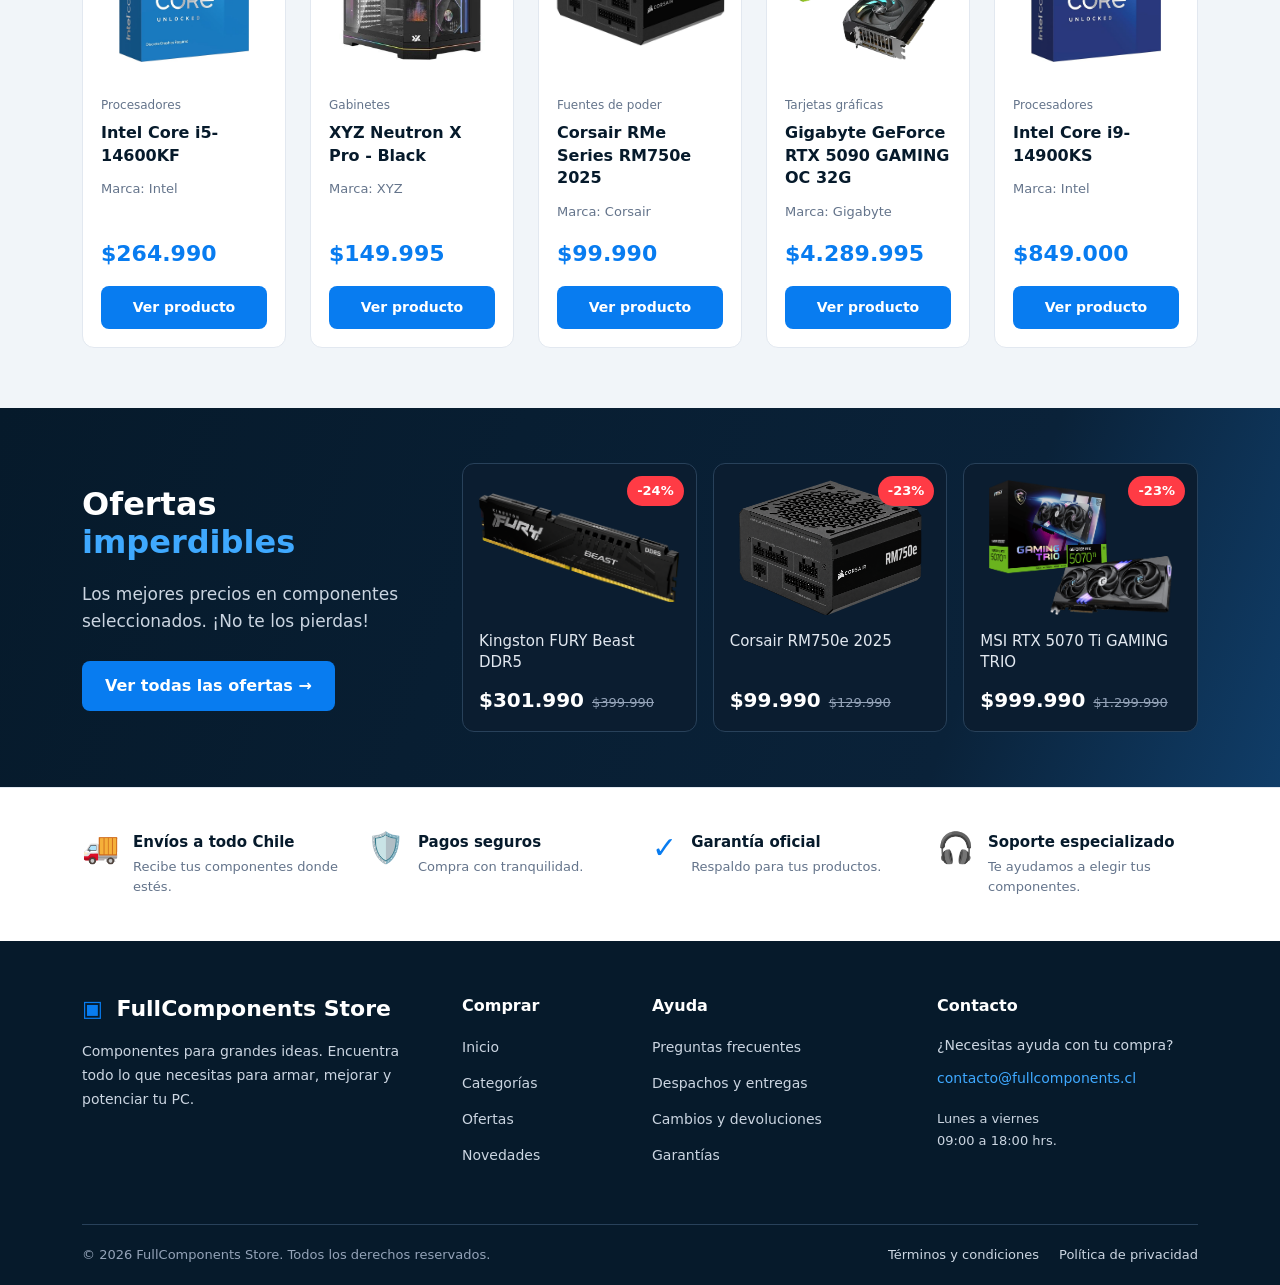
==== commit 5c633d4e: "index al 99.5%" ====
--- a/index.html
+++ b/index.html
@@ -53,7 +53,8 @@
                     </a>
 
                     <!-- Carrito -->
-                    <a href="carrito.html" class="nav-link text-white carrito me-4" aria-label="Ver carrito" title="Ver carrito">
+                    <a href="carrito.html" class="nav-link text-white carrito me-4" aria-label="Ver carrito"
+                        title="Ver carrito">
                         🛒
                         <span class="d-none d-md-inline">Carrito</span>
                         <span class="badge rounded-pill">0</span>
@@ -79,37 +80,37 @@
                         </button>
                         <ul class="dropdown-menu">
                             <li>
-                                <a class="dropdown-item" href="#">
+                                <a class="dropdown-item" href="catálogo.html?categoria=Procesadores">
                                     Procesadores
                                 </a>
                             </li>
                             <li>
-                                <a class="dropdown-item" href="#">
+                                <a class="dropdown-item" href="catálogo.html?categoria=Tarjetas%20gr%C3%A1ficas">
                                     Tarjetas gráficas
                                 </a>
                             </li>
                             <li>
-                                <a class="dropdown-item" href="#">
+                                <a class="dropdown-item" href="catálogo.html?categoria=Memorias%20RAM">
                                     Placas madre
                                 </a>
                             </li>
                             <li>
-                                <a class="dropdown-item" href="#">
+                                <a class="dropdown-item" href="catálogo.html?categoria=Memorias%20RAM">
                                     Memorias RAM
                                 </a>
                             </li>
                             <li>
-                                <a class="dropdown-item" href="#">
+                                <a class="dropdown-item" href="catálogo.html?categoria=Almacenamiento">
                                     Almacenamiento
                                 </a>
                             </li>
                             <li>
-                                <a class="dropdown-item" href="#">
+                                <a class="dropdown-item" href="catálogo.html?categoria=Fuentes%20de%20poder">
                                     Fuentes de poder
                                 </a>
                             </li>
                             <li>
-                                <a class="dropdown-item" href="#">
+                                <a class="dropdown-item" href="catálogo.html?categoria=Gabinetes">
                                     Gabinetes
                                 </a>
                             </li>
@@ -239,7 +240,7 @@
                     <div class="row g-4">
                         <!-- Procesadores -->
                         <div class="col-6 col-md-4 col-lg-3">
-                            <a href="#" class="tarjeta-categoria">
+                            <a href="catálogo.html?categoria=Procesadores" class="tarjeta-categoria">
                                 <img src="img\categorias\ChatGPT Image 23 sept 2026, 16_55_51.png" alt="Procesadores"
                                     class="img-categoria">
                                 <h3>Procesadores</h3>
@@ -248,7 +249,7 @@
                         </div>
                         <!-- Tarjetas gráficas -->
                         <div class="col-6 col-md-4 col-lg-3">
-                            <a href="#" class="tarjeta-categoria">
+                            <a href="catálogo.html?categoria=Tarjetas%20gr%C3%A1ficas" class="tarjeta-categoria">
                                 <img src="img\categorias\ChatGPT Image 23 sept 2026, 17_04_50.png"
                                     alt="Tarjetas gráficas" class="img-categoria">
                                 <h3>Tarjetas gráficas</h3>
@@ -265,7 +266,7 @@
                         </div>
                         <!-- Memorias RAM -->
                         <div class="col-6 col-md-4 col-lg-3">
-                            <a href="#" class="tarjeta-categoria">
+                            <a href="catálogo.html?categoria=Tarjetas%20gr%C3%A1ficas" class="tarjeta-categoria">
                                 <img src="img\categorias\ram.png" alt="Memorias RAM" class="img-categoria">
                                 <h3>Memorias RAM</h3>
                                 <span>Ver productos →</span>
@@ -273,7 +274,7 @@
                         </div>
                         <!-- Almacenamiento -->
                         <div class="col-6 col-md-4 col-lg-3">
-                            <a href="#" class="tarjeta-categoria">
+                            <a href="catálogo.html?categoria=Almacenamiento" class="tarjeta-categoria">
                                 <img src="img\categorias\almacenamiento.png" alt="Unidades de almacenamiento"
                                     class="img-categoria">
                                 <h3>Almacenamiento</h3>
@@ -282,7 +283,7 @@
                         </div>
                         <!-- Fuentes de poder -->
                         <div class="col-6 col-md-4 col-lg-3">
-                            <a href="#" class="tarjeta-categoria">
+                            <a href="catálogo.html?categoria=Fuentes%20de%20poder" class="tarjeta-categoria">
                                 <img src="img\categorias\fuentes.png" alt="Fuentes de poder" class="img-categoria">
                                 <h3>Fuentes de poder</h3>
                                 <span>Ver productos →</span>
@@ -290,18 +291,9 @@
                         </div>
                         <!-- Gabinetes -->
                         <div class="col-6 col-md-4 col-lg-3">
-                            <a href="#" class="tarjeta-categoria">
+                            <a href="catálogo.html?categoria=Gabinetes" class="tarjeta-categoria">
                                 <img src="img\categorias\gabinetes.png" alt="Gabinetes para PC" class="img-categoria">
                                 <h3>Gabinetes</h3>
-                                <span>Ver productos →</span>
-                            </a>
-                        </div>
-                        <!-- Refrigeración -->
-                        <div class="col-6 col-md-4 col-lg-3">
-                            <a href="#" class="tarjeta-categoria">
-                                <img src="img\categorias\ChatGPT Image 23 sept 2026, 17_05_46.png"
-                                    alt="Sistemas de refrigeración" class="img-categoria">
-                                <h3>Refrigeración</h3>
                                 <span>Ver productos →</span>
                             </a>
                         </div>
@@ -327,7 +319,7 @@
                         <!-- PRODUCTO 1 -->
                         <div class="col">
                             <article class="tarjeta-producto">
-                                <a href="producto.html?id=intel-core-i5-14600kf" class="producto-imagen">
+                                <a href="producto.html?id=1" class="producto-imagen">
                                     <img src="img\productos\Intel Core i5-14600KF\1831674_picture_1707949175.jpg"
                                         alt="Procesador Intel Core i5-14600KF">
                                 </a>
@@ -353,7 +345,7 @@
                         <!-- PRODUCTO 2 -->
                         <div class="col">
                             <article class="tarjeta-producto">
-                                <a href="producto.html?id=xyz-neutron-x-pro-black" class="producto-imagen">
+                                <a href="producto.html?id=13" class="producto-imagen">
                                     <img src="img\productos\XYZ Neutron X Pro - Black\2795960_picture_1784556386.jpg"
                                         alt="Gabinete XYZ Neutron X Pro negro">
                                 </a>
@@ -379,7 +371,7 @@
                         <!-- PRODUCTO 3 -->
                         <div class="col">
                             <article class="tarjeta-producto">
-                                <a href="producto.html?id=corsair-rm750e-2025" class="producto-imagen">
+                                <a href="producto.html?id=15" class="producto-imagen">
                                     <img src="img\productos\Corsair RMe Series RM750e 2025\2018728_picture_1739543341.jpg"
                                         alt="Fuente de poder Corsair RM750e 2025">
                                 </a>
@@ -405,7 +397,7 @@
                         <!-- PRODUCTO 4 -->
                         <div class="col">
                             <article class="tarjeta-producto">
-                                <a href="producto.html?id=gigabyte-rtx-5090-gaming-oc" class="producto-imagen">
+                                <a href="producto.html?id=6" class="producto-imagen">
                                     <img src="img\productos\Gigabyte GeForce RTX 5090 GAMING OC 32G\2057307_picture_1743591149.webp"
                                         alt="Tarjeta gráfica Gigabyte GeForce RTX 5090 GAMING OC 32G">
                                 </a>
@@ -431,7 +423,7 @@
                         <!-- PRODUCTO 5 -->
                         <div class="col">
                             <article class="tarjeta-producto">
-                                <a href="producto.html?id=intel-core-i9-14900ks" class="producto-imagen">
+                                <a href="producto.html?id=3" class="producto-imagen">
                                     <img src="img\productos\Intel Core i9-14900KS\1831756_picture_1707949314.jpg"
                                         alt="Procesador Intel Core i9-14900KS">
                                 </a>
@@ -473,7 +465,7 @@
                                     Los mejores precios en componentes
                                     seleccionados. ¡No te los pierdas!
                                 </p>
-                                <a href="#" class="btn btn-ver-ofertas">
+                                <a href="catálogo.html" class="btn btn-ver-ofertas">
                                     Ver todas las ofertas →
                                 </a>
                             </div>
@@ -483,11 +475,11 @@
                             <div class="row g-3 row-cols-1 row-cols-md-3">
                                 <!-- KINGSTON -->
                                 <div class="col">
-                                    <article class="tarjeta-oferta">
+                                    <a href="producto.html?id=9" class="tarjeta-oferta">
                                         <span class="oferta-descuento">
                                             -24%
                                         </span>
-                                        <img src="img\productos\Kingston Fury Beast (1 x 16 GB  DIMM DDR5-6400)\1962332_picture_1733757849.jpg"
+                                        <img src="img\productos\Kingston Fury Beast (1 x 16 GB  DIMM DDR5-6400)\kingston.png"
                                             alt="Memoria Kingston FURY Beast DDR5" class="oferta-imagen">
                                         <h3>
                                             Kingston FURY Beast DDR5
@@ -500,15 +492,15 @@
                                                 $399.990
                                             </span>
                                         </div>
-                                    </article>
+                                    </a>
                                 </div>
                                 <!-- CORSAIR -->
                                 <div class="col">
-                                    <article class="tarjeta-oferta">
+                                    <a href="producto.html?id=15" class="tarjeta-oferta">
                                         <span class="oferta-descuento">
                                             -23%
                                         </span>
-                                        <img src="img\productos\Corsair RMe Series RM750e 2025\2018728_picture_1739543341.jpg"
+                                        <img src="img\productos\Corsair RMe Series RM750e 2025\ChatGPT Image 24 sept 2026, 00_52_27.png"
                                             alt="Fuente de poder Corsair RM750e" class="oferta-imagen">
                                         <h3>
                                             Corsair RM750e 2025
@@ -521,15 +513,15 @@
                                                 $129.990
                                             </span>
                                         </div>
-                                    </article>
+                                    </a>
                                 </div>
                                 <!-- MSI -->
                                 <div class="col">
-                                    <article class="tarjeta-oferta">
+                                    <a href="producto.html?id=7" class="tarjeta-oferta">
                                         <span class="oferta-descuento">
                                             -23%
                                         </span>
-                                        <img src="img\productos\MSI GeForce RTX 5070 Ti 16G GAMING TRIO OC\2545160_picture_1757411992.png"
+                                        <img src="img/productos/MSI GeForce RTX 5070 Ti 16G GAMING TRIO OC/2545160_picture_1757411992.png"
                                             alt="MSI GeForce RTX 5070 Ti GAMING TRIO" class="oferta-imagen">
                                         <h3>
                                             MSI RTX 5070 Ti GAMING TRIO
@@ -542,7 +534,7 @@
                                                 $1.299.990
                                             </span>
                                         </div>
-                                    </article>
+                                    </a>
                                 </div>
                             </div>
                         </div>
--- a/css/style.css
+++ b/css/style.css
@@ -630,13 +630,27 @@
     border: 1px solid #28415A;
     border-radius: 12px;
 
+    /* NUEVO */
+    text-decoration: none;
+    color: inherit;
+    cursor: pointer;
+
     transition: 0.2s ease;
 }
 
 .tarjeta-oferta:hover {
     transform: translateY(-4px);
     border-color: var(--azul-claro);
-}
+
+    /* NUEVO */
+    text-decoration: none;
+}
+
+.tarjeta-oferta:focus-visible {
+    outline: 3px solid var(--azul-claro);
+    outline-offset: 3px;
+}
+
 
 /* Descuento */
 
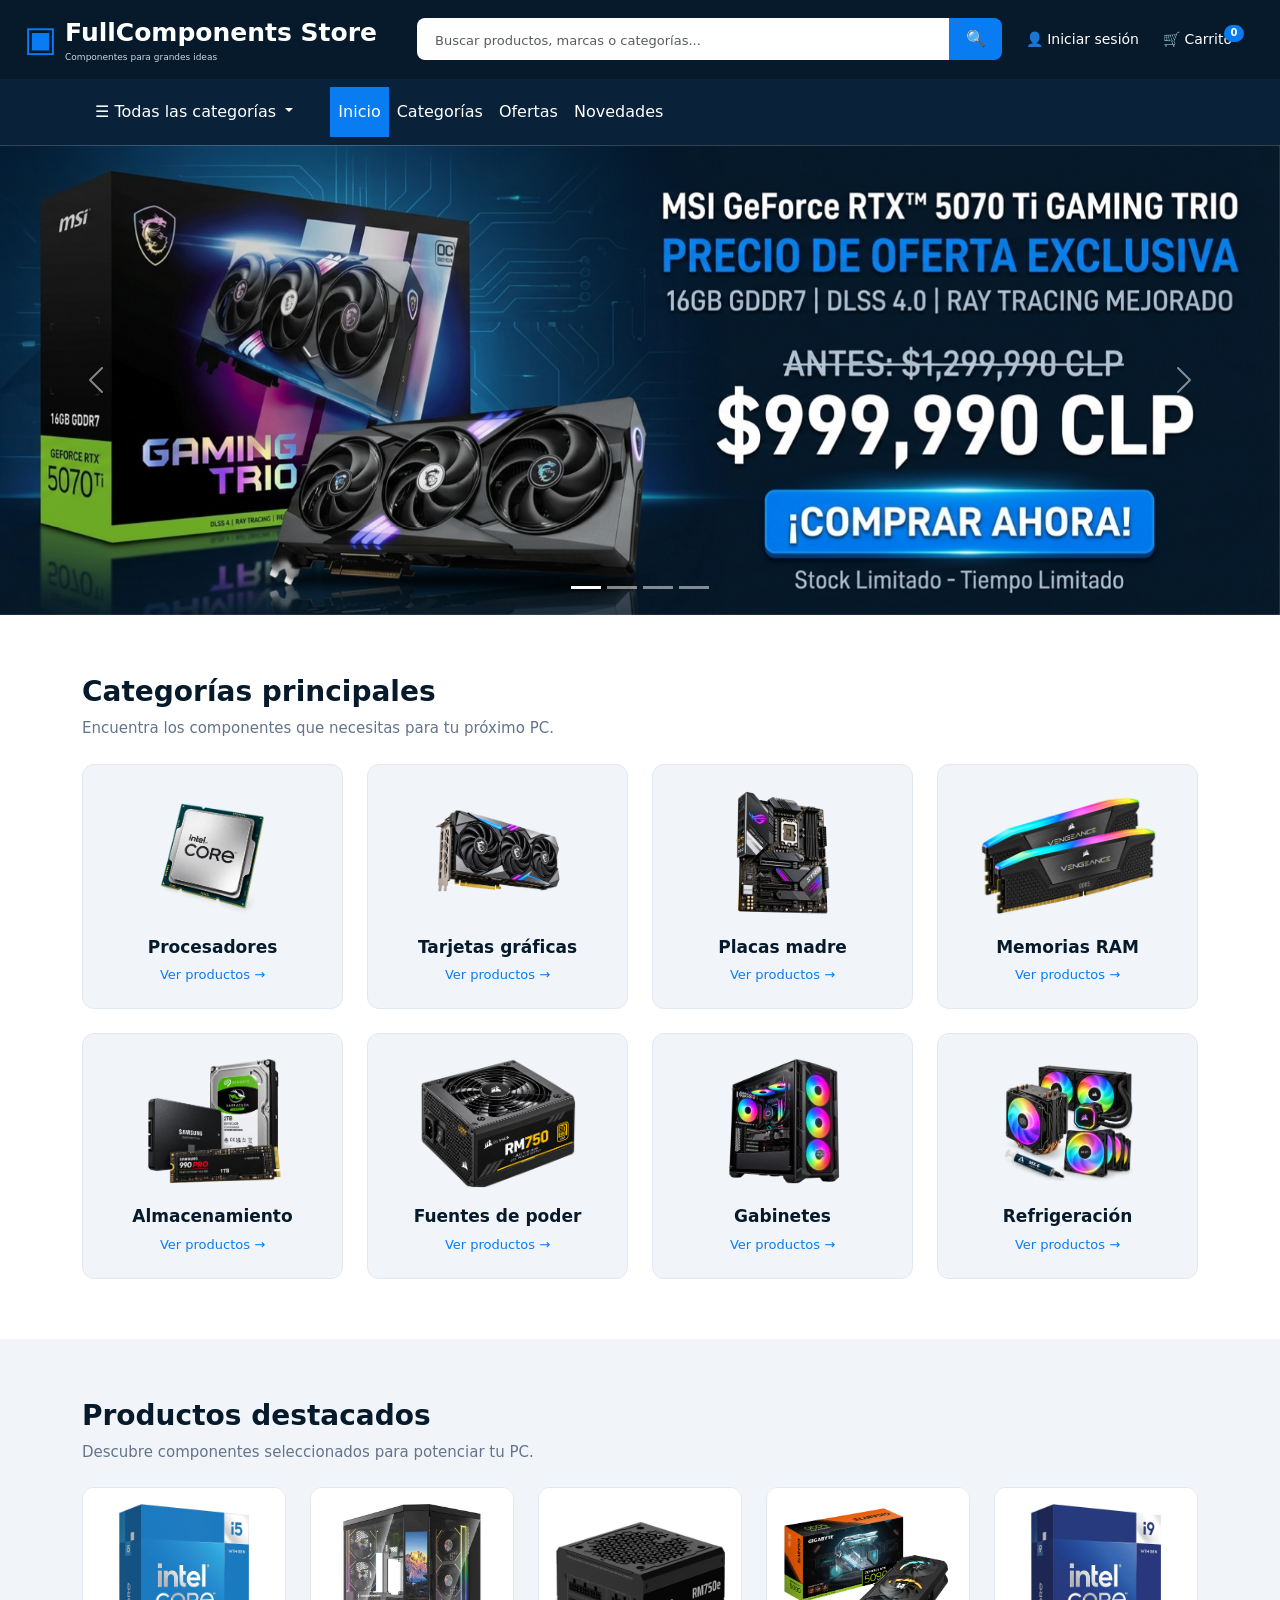
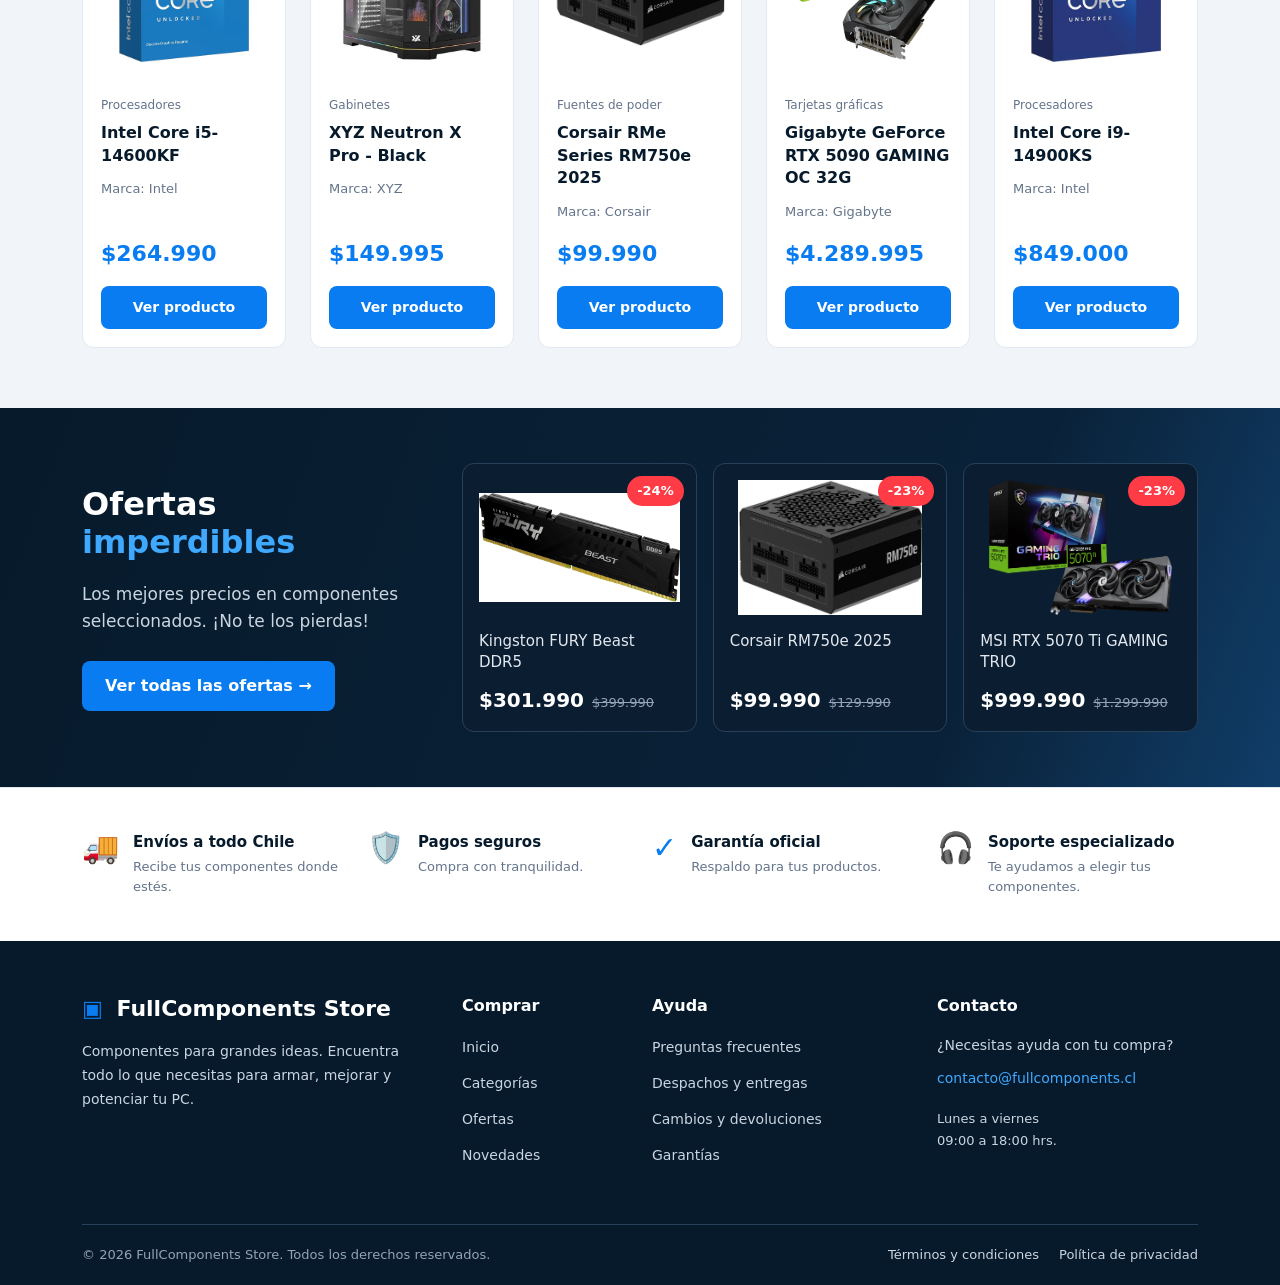
==== commit d097e4d1: "nombre sesion" ====
--- a/index.html
+++ b/index.html
@@ -46,15 +46,13 @@
                 <div class="nav-opciones d-flex align-items-center">
 
                     <!-- Iniciar sesión -->
-                    <a href="login.html" class="nav-link text-white me-4" aria-label="Iniciar sesión"
-                        title="Iniciar sesión">
+                    <a href="login.html"  id="linkSesion" class="nav-link text-white me-4" aria-label="Iniciar sesión" title="Iniciar sesión">
                         👤
-                        <span class="d-none d-md-inline">Iniciar sesión</span>
+                        <span class="d-none d-md-inline texto-sesion">Iniciar sesión</span>
                     </a>
 
                     <!-- Carrito -->
-                    <a href="carrito.html" class="nav-link text-white carrito me-4" aria-label="Ver carrito"
-                        title="Ver carrito">
+                    <a href="carrito.html" class="nav-link text-white carrito me-4" aria-label="Ver carrito" title="Ver carrito">
                         🛒
                         <span class="d-none d-md-inline">Carrito</span>
                         <span class="badge rounded-pill">0</span>
@@ -80,37 +78,37 @@
                         </button>
                         <ul class="dropdown-menu">
                             <li>
-                                <a class="dropdown-item" href="catálogo.html?categoria=Procesadores">
+                                <a class="dropdown-item" href="#">
                                     Procesadores
                                 </a>
                             </li>
                             <li>
-                                <a class="dropdown-item" href="catálogo.html?categoria=Tarjetas%20gr%C3%A1ficas">
+                                <a class="dropdown-item" href="#">
                                     Tarjetas gráficas
                                 </a>
                             </li>
                             <li>
-                                <a class="dropdown-item" href="catálogo.html?categoria=Memorias%20RAM">
+                                <a class="dropdown-item" href="#">
                                     Placas madre
                                 </a>
                             </li>
                             <li>
-                                <a class="dropdown-item" href="catálogo.html?categoria=Memorias%20RAM">
+                                <a class="dropdown-item" href="#">
                                     Memorias RAM
                                 </a>
                             </li>
                             <li>
-                                <a class="dropdown-item" href="catálogo.html?categoria=Almacenamiento">
+                                <a class="dropdown-item" href="#">
                                     Almacenamiento
                                 </a>
                             </li>
                             <li>
-                                <a class="dropdown-item" href="catálogo.html?categoria=Fuentes%20de%20poder">
+                                <a class="dropdown-item" href="#">
                                     Fuentes de poder
                                 </a>
                             </li>
                             <li>
-                                <a class="dropdown-item" href="catálogo.html?categoria=Gabinetes">
+                                <a class="dropdown-item" href="#">
                                     Gabinetes
                                 </a>
                             </li>
@@ -240,7 +238,7 @@
                     <div class="row g-4">
                         <!-- Procesadores -->
                         <div class="col-6 col-md-4 col-lg-3">
-                            <a href="catálogo.html?categoria=Procesadores" class="tarjeta-categoria">
+                            <a href="#" class="tarjeta-categoria">
                                 <img src="img\categorias\ChatGPT Image 23 sept 2026, 16_55_51.png" alt="Procesadores"
                                     class="img-categoria">
                                 <h3>Procesadores</h3>
@@ -249,7 +247,7 @@
                         </div>
                         <!-- Tarjetas gráficas -->
                         <div class="col-6 col-md-4 col-lg-3">
-                            <a href="catálogo.html?categoria=Tarjetas%20gr%C3%A1ficas" class="tarjeta-categoria">
+                            <a href="#" class="tarjeta-categoria">
                                 <img src="img\categorias\ChatGPT Image 23 sept 2026, 17_04_50.png"
                                     alt="Tarjetas gráficas" class="img-categoria">
                                 <h3>Tarjetas gráficas</h3>
@@ -266,7 +264,7 @@
                         </div>
                         <!-- Memorias RAM -->
                         <div class="col-6 col-md-4 col-lg-3">
-                            <a href="catálogo.html?categoria=Tarjetas%20gr%C3%A1ficas" class="tarjeta-categoria">
+                            <a href="#" class="tarjeta-categoria">
                                 <img src="img\categorias\ram.png" alt="Memorias RAM" class="img-categoria">
                                 <h3>Memorias RAM</h3>
                                 <span>Ver productos →</span>
@@ -274,7 +272,7 @@
                         </div>
                         <!-- Almacenamiento -->
                         <div class="col-6 col-md-4 col-lg-3">
-                            <a href="catálogo.html?categoria=Almacenamiento" class="tarjeta-categoria">
+                            <a href="#" class="tarjeta-categoria">
                                 <img src="img\categorias\almacenamiento.png" alt="Unidades de almacenamiento"
                                     class="img-categoria">
                                 <h3>Almacenamiento</h3>
@@ -283,7 +281,7 @@
                         </div>
                         <!-- Fuentes de poder -->
                         <div class="col-6 col-md-4 col-lg-3">
-                            <a href="catálogo.html?categoria=Fuentes%20de%20poder" class="tarjeta-categoria">
+                            <a href="#" class="tarjeta-categoria">
                                 <img src="img\categorias\fuentes.png" alt="Fuentes de poder" class="img-categoria">
                                 <h3>Fuentes de poder</h3>
                                 <span>Ver productos →</span>
@@ -291,9 +289,18 @@
                         </div>
                         <!-- Gabinetes -->
                         <div class="col-6 col-md-4 col-lg-3">
-                            <a href="catálogo.html?categoria=Gabinetes" class="tarjeta-categoria">
+                            <a href="#" class="tarjeta-categoria">
                                 <img src="img\categorias\gabinetes.png" alt="Gabinetes para PC" class="img-categoria">
                                 <h3>Gabinetes</h3>
+                                <span>Ver productos →</span>
+                            </a>
+                        </div>
+                        <!-- Refrigeración -->
+                        <div class="col-6 col-md-4 col-lg-3">
+                            <a href="#" class="tarjeta-categoria">
+                                <img src="img\categorias\ChatGPT Image 23 sept 2026, 17_05_46.png"
+                                    alt="Sistemas de refrigeración" class="img-categoria">
+                                <h3>Refrigeración</h3>
                                 <span>Ver productos →</span>
                             </a>
                         </div>
@@ -319,7 +326,7 @@
                         <!-- PRODUCTO 1 -->
                         <div class="col">
                             <article class="tarjeta-producto">
-                                <a href="producto.html?id=1" class="producto-imagen">
+                                <a href="producto.html?id=intel-core-i5-14600kf" class="producto-imagen">
                                     <img src="img\productos\Intel Core i5-14600KF\1831674_picture_1707949175.jpg"
                                         alt="Procesador Intel Core i5-14600KF">
                                 </a>
@@ -345,7 +352,7 @@
                         <!-- PRODUCTO 2 -->
                         <div class="col">
                             <article class="tarjeta-producto">
-                                <a href="producto.html?id=13" class="producto-imagen">
+                                <a href="producto.html?id=xyz-neutron-x-pro-black" class="producto-imagen">
                                     <img src="img\productos\XYZ Neutron X Pro - Black\2795960_picture_1784556386.jpg"
                                         alt="Gabinete XYZ Neutron X Pro negro">
                                 </a>
@@ -371,7 +378,7 @@
                         <!-- PRODUCTO 3 -->
                         <div class="col">
                             <article class="tarjeta-producto">
-                                <a href="producto.html?id=15" class="producto-imagen">
+                                <a href="producto.html?id=corsair-rm750e-2025" class="producto-imagen">
                                     <img src="img\productos\Corsair RMe Series RM750e 2025\2018728_picture_1739543341.jpg"
                                         alt="Fuente de poder Corsair RM750e 2025">
                                 </a>
@@ -397,7 +404,7 @@
                         <!-- PRODUCTO 4 -->
                         <div class="col">
                             <article class="tarjeta-producto">
-                                <a href="producto.html?id=6" class="producto-imagen">
+                                <a href="producto.html?id=gigabyte-rtx-5090-gaming-oc" class="producto-imagen">
                                     <img src="img\productos\Gigabyte GeForce RTX 5090 GAMING OC 32G\2057307_picture_1743591149.webp"
                                         alt="Tarjeta gráfica Gigabyte GeForce RTX 5090 GAMING OC 32G">
                                 </a>
@@ -423,7 +430,7 @@
                         <!-- PRODUCTO 5 -->
                         <div class="col">
                             <article class="tarjeta-producto">
-                                <a href="producto.html?id=3" class="producto-imagen">
+                                <a href="producto.html?id=intel-core-i9-14900ks" class="producto-imagen">
                                     <img src="img\productos\Intel Core i9-14900KS\1831756_picture_1707949314.jpg"
                                         alt="Procesador Intel Core i9-14900KS">
                                 </a>
@@ -465,7 +472,7 @@
                                     Los mejores precios en componentes
                                     seleccionados. ¡No te los pierdas!
                                 </p>
-                                <a href="catálogo.html" class="btn btn-ver-ofertas">
+                                <a href="#" class="btn btn-ver-ofertas">
                                     Ver todas las ofertas →
                                 </a>
                             </div>
@@ -475,11 +482,11 @@
                             <div class="row g-3 row-cols-1 row-cols-md-3">
                                 <!-- KINGSTON -->
                                 <div class="col">
-                                    <a href="producto.html?id=9" class="tarjeta-oferta">
+                                    <article class="tarjeta-oferta">
                                         <span class="oferta-descuento">
                                             -24%
                                         </span>
-                                        <img src="img\productos\Kingston Fury Beast (1 x 16 GB  DIMM DDR5-6400)\kingston.png"
+                                        <img src="img\productos\Kingston Fury Beast (1 x 16 GB  DIMM DDR5-6400)\1962332_picture_1733757849.jpg"
                                             alt="Memoria Kingston FURY Beast DDR5" class="oferta-imagen">
                                         <h3>
                                             Kingston FURY Beast DDR5
@@ -492,15 +499,15 @@
                                                 $399.990
                                             </span>
                                         </div>
-                                    </a>
+                                    </article>
                                 </div>
                                 <!-- CORSAIR -->
                                 <div class="col">
-                                    <a href="producto.html?id=15" class="tarjeta-oferta">
+                                    <article class="tarjeta-oferta">
                                         <span class="oferta-descuento">
                                             -23%
                                         </span>
-                                        <img src="img\productos\Corsair RMe Series RM750e 2025\ChatGPT Image 24 sept 2026, 00_52_27.png"
+                                        <img src="img\productos\Corsair RMe Series RM750e 2025\2018728_picture_1739543341.jpg"
                                             alt="Fuente de poder Corsair RM750e" class="oferta-imagen">
                                         <h3>
                                             Corsair RM750e 2025
@@ -513,15 +520,15 @@
                                                 $129.990
                                             </span>
                                         </div>
-                                    </a>
+                                    </article>
                                 </div>
                                 <!-- MSI -->
                                 <div class="col">
-                                    <a href="producto.html?id=7" class="tarjeta-oferta">
+                                    <article class="tarjeta-oferta">
                                         <span class="oferta-descuento">
                                             -23%
                                         </span>
-                                        <img src="img/productos/MSI GeForce RTX 5070 Ti 16G GAMING TRIO OC/2545160_picture_1757411992.png"
+                                        <img src="img\productos\MSI GeForce RTX 5070 Ti 16G GAMING TRIO OC\2545160_picture_1757411992.png"
                                             alt="MSI GeForce RTX 5070 Ti GAMING TRIO" class="oferta-imagen">
                                         <h3>
                                             MSI RTX 5070 Ti GAMING TRIO
@@ -534,7 +541,7 @@
                                                 $1.299.990
                                             </span>
                                         </div>
-                                    </a>
+                                    </article>
                                 </div>
                             </div>
                         </div>
@@ -658,6 +665,7 @@
         </main>
     </header>
     <script src="https://cdn.jsdelivr.net/npm/bootstrap@5.3.8/dist/js/bootstrap.bundle.min.js"></script>
+    <script src="js/sesion.js"></script>
 </body>
 
 </html>
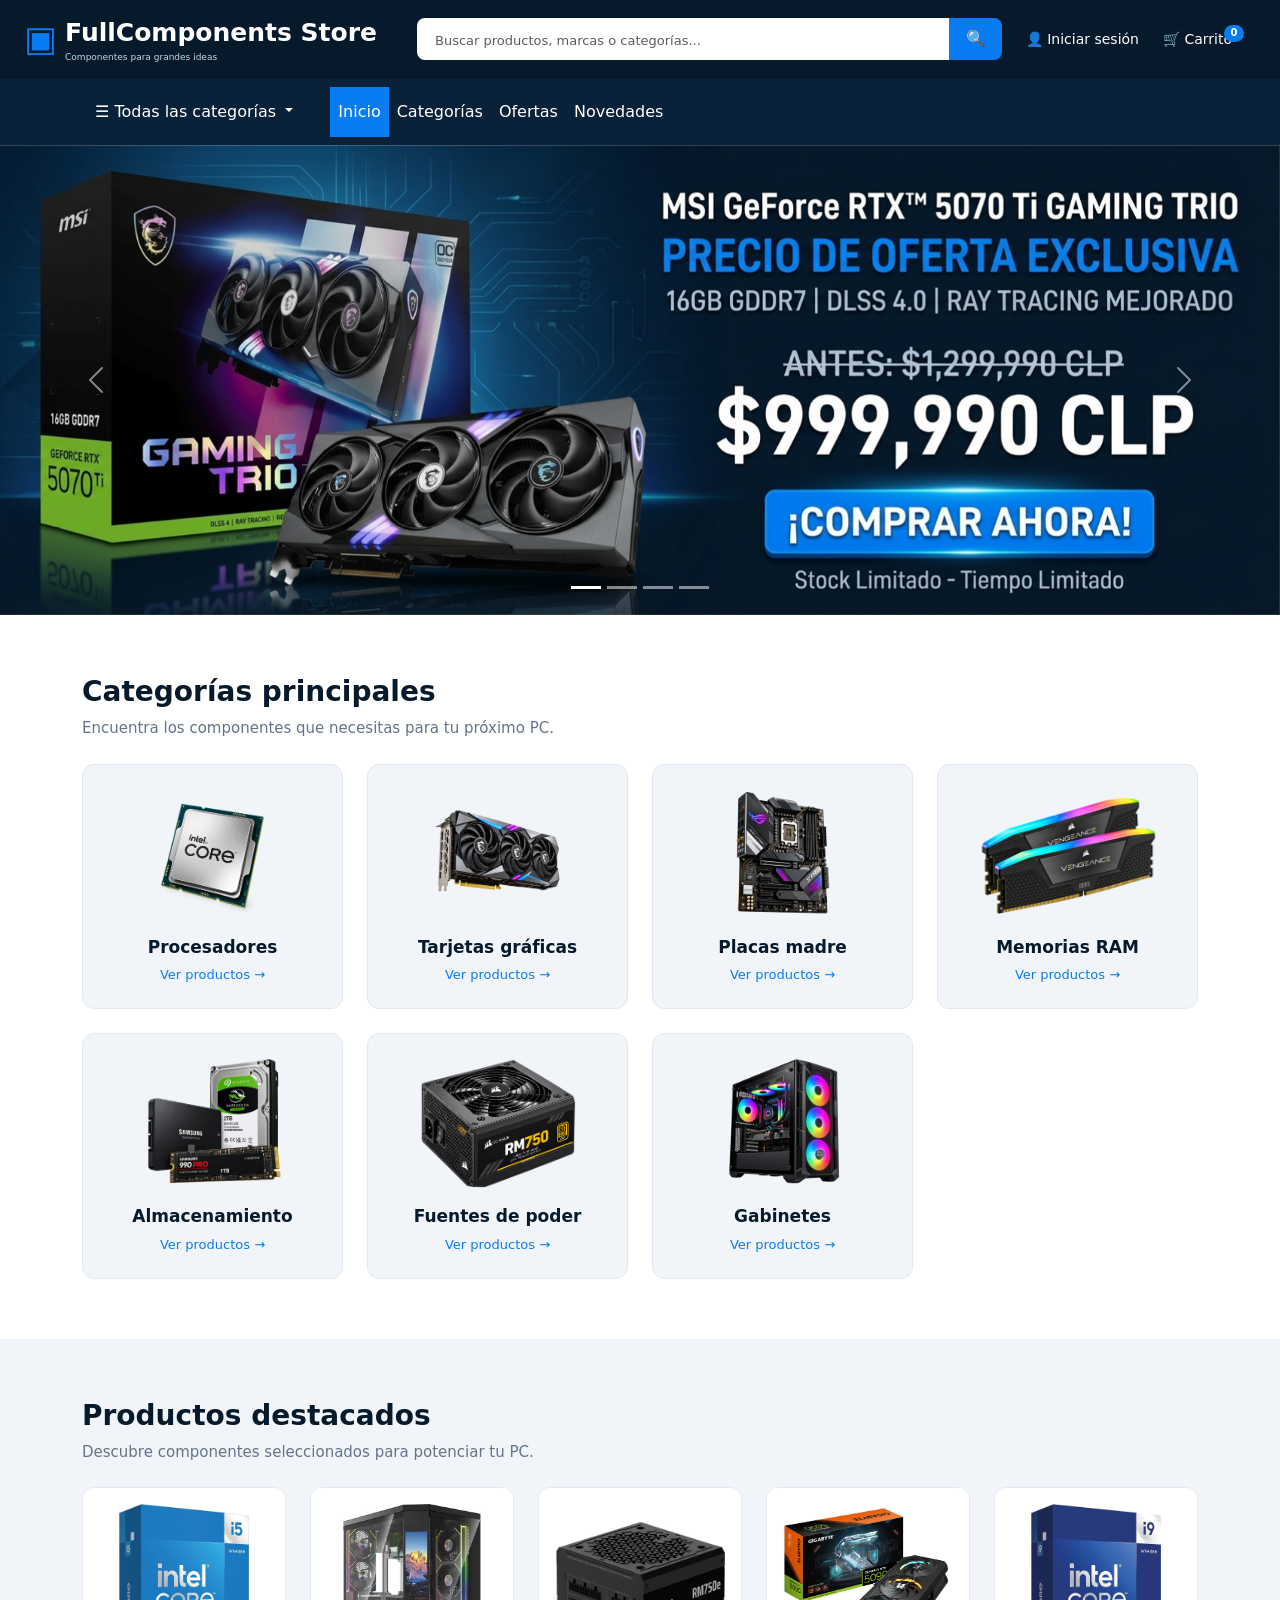
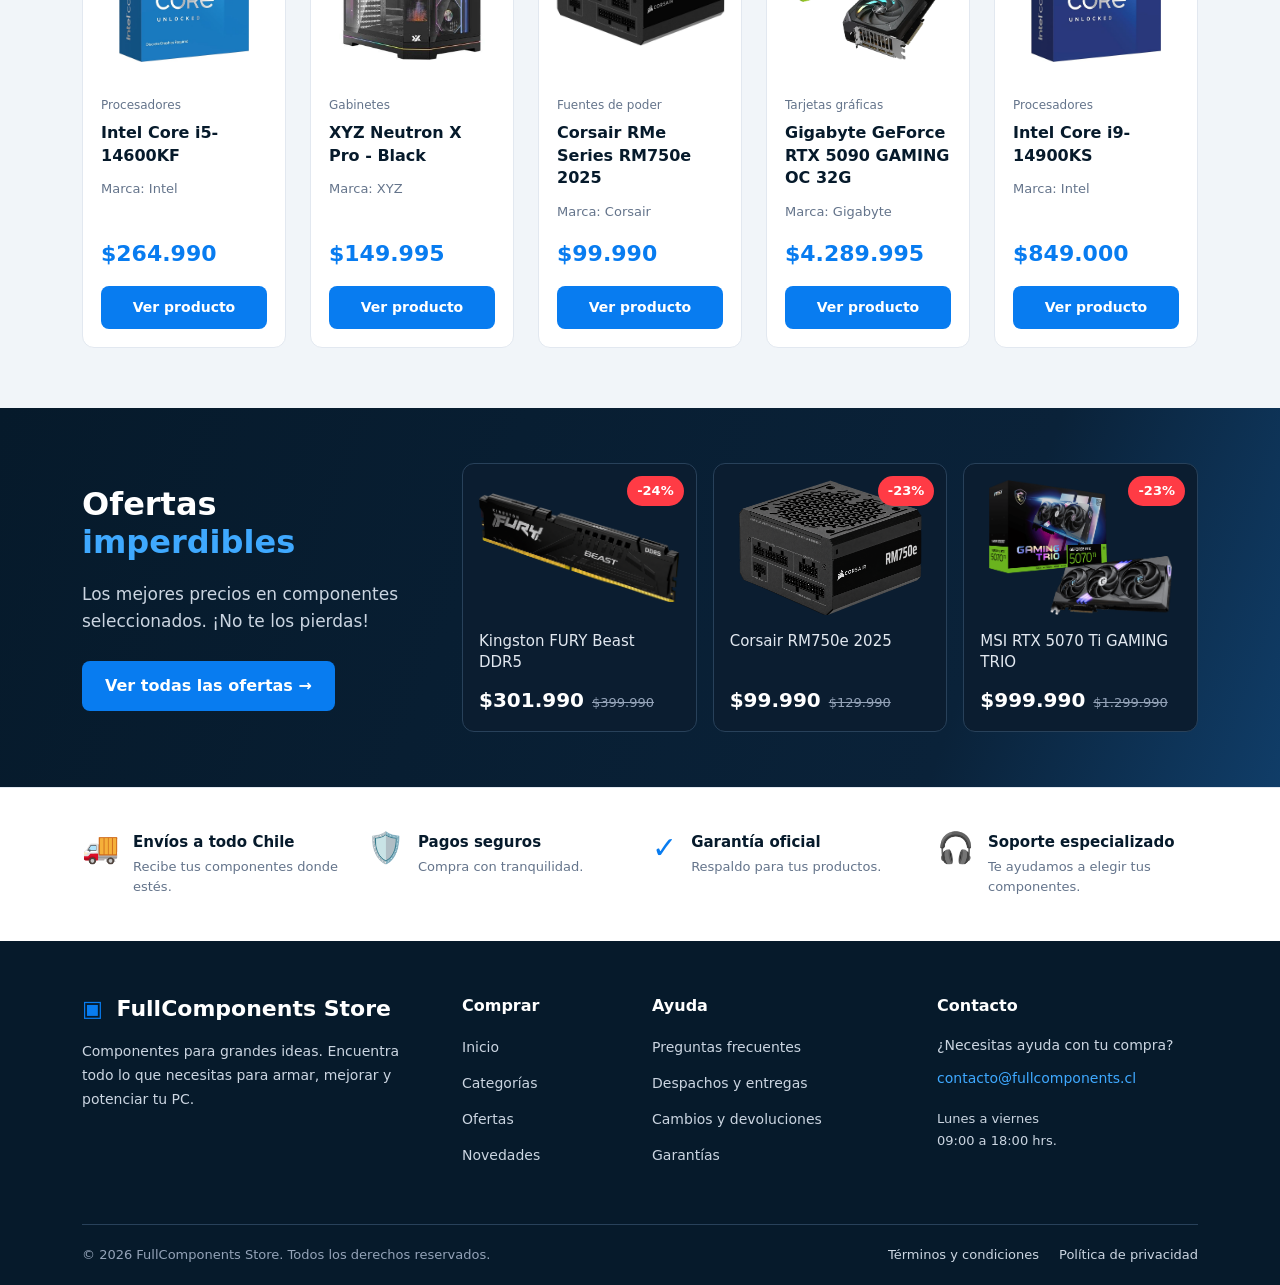
==== commit 2e43a8bb: "merge" ====
--- a/index.html
+++ b/index.html
@@ -52,7 +52,8 @@
                     </a>
 
                     <!-- Carrito -->
-                    <a href="carrito.html" class="nav-link text-white carrito me-4" aria-label="Ver carrito" title="Ver carrito">
+                    <a href="carrito.html" class="nav-link text-white carrito me-4" aria-label="Ver carrito"
+                        title="Ver carrito">
                         🛒
                         <span class="d-none d-md-inline">Carrito</span>
                         <span class="badge rounded-pill">0</span>
@@ -78,37 +79,37 @@
                         </button>
                         <ul class="dropdown-menu">
                             <li>
-                                <a class="dropdown-item" href="#">
+                                <a class="dropdown-item" href="catálogo.html?categoria=Procesadores">
                                     Procesadores
                                 </a>
                             </li>
                             <li>
-                                <a class="dropdown-item" href="#">
+                                <a class="dropdown-item" href="catálogo.html?categoria=Tarjetas%20gr%C3%A1ficas">
                                     Tarjetas gráficas
                                 </a>
                             </li>
                             <li>
-                                <a class="dropdown-item" href="#">
+                                <a class="dropdown-item" href="catálogo.html?categoria=Memorias%20RAM">
                                     Placas madre
                                 </a>
                             </li>
                             <li>
-                                <a class="dropdown-item" href="#">
+                                <a class="dropdown-item" href="catálogo.html?categoria=Memorias%20RAM">
                                     Memorias RAM
                                 </a>
                             </li>
                             <li>
-                                <a class="dropdown-item" href="#">
+                                <a class="dropdown-item" href="catálogo.html?categoria=Almacenamiento">
                                     Almacenamiento
                                 </a>
                             </li>
                             <li>
-                                <a class="dropdown-item" href="#">
+                                <a class="dropdown-item" href="catálogo.html?categoria=Fuentes%20de%20poder">
                                     Fuentes de poder
                                 </a>
                             </li>
                             <li>
-                                <a class="dropdown-item" href="#">
+                                <a class="dropdown-item" href="catálogo.html?categoria=Gabinetes">
                                     Gabinetes
                                 </a>
                             </li>
@@ -238,7 +239,7 @@
                     <div class="row g-4">
                         <!-- Procesadores -->
                         <div class="col-6 col-md-4 col-lg-3">
-                            <a href="#" class="tarjeta-categoria">
+                            <a href="catálogo.html?categoria=Procesadores" class="tarjeta-categoria">
                                 <img src="img\categorias\ChatGPT Image 23 sept 2026, 16_55_51.png" alt="Procesadores"
                                     class="img-categoria">
                                 <h3>Procesadores</h3>
@@ -247,7 +248,7 @@
                         </div>
                         <!-- Tarjetas gráficas -->
                         <div class="col-6 col-md-4 col-lg-3">
-                            <a href="#" class="tarjeta-categoria">
+                            <a href="catálogo.html?categoria=Tarjetas%20gr%C3%A1ficas" class="tarjeta-categoria">
                                 <img src="img\categorias\ChatGPT Image 23 sept 2026, 17_04_50.png"
                                     alt="Tarjetas gráficas" class="img-categoria">
                                 <h3>Tarjetas gráficas</h3>
@@ -264,7 +265,7 @@
                         </div>
                         <!-- Memorias RAM -->
                         <div class="col-6 col-md-4 col-lg-3">
-                            <a href="#" class="tarjeta-categoria">
+                            <a href="catálogo.html?categoria=Tarjetas%20gr%C3%A1ficas" class="tarjeta-categoria">
                                 <img src="img\categorias\ram.png" alt="Memorias RAM" class="img-categoria">
                                 <h3>Memorias RAM</h3>
                                 <span>Ver productos →</span>
@@ -272,7 +273,7 @@
                         </div>
                         <!-- Almacenamiento -->
                         <div class="col-6 col-md-4 col-lg-3">
-                            <a href="#" class="tarjeta-categoria">
+                            <a href="catálogo.html?categoria=Almacenamiento" class="tarjeta-categoria">
                                 <img src="img\categorias\almacenamiento.png" alt="Unidades de almacenamiento"
                                     class="img-categoria">
                                 <h3>Almacenamiento</h3>
@@ -281,7 +282,7 @@
                         </div>
                         <!-- Fuentes de poder -->
                         <div class="col-6 col-md-4 col-lg-3">
-                            <a href="#" class="tarjeta-categoria">
+                            <a href="catálogo.html?categoria=Fuentes%20de%20poder" class="tarjeta-categoria">
                                 <img src="img\categorias\fuentes.png" alt="Fuentes de poder" class="img-categoria">
                                 <h3>Fuentes de poder</h3>
                                 <span>Ver productos →</span>
@@ -289,18 +290,9 @@
                         </div>
                         <!-- Gabinetes -->
                         <div class="col-6 col-md-4 col-lg-3">
-                            <a href="#" class="tarjeta-categoria">
+                            <a href="catálogo.html?categoria=Gabinetes" class="tarjeta-categoria">
                                 <img src="img\categorias\gabinetes.png" alt="Gabinetes para PC" class="img-categoria">
                                 <h3>Gabinetes</h3>
-                                <span>Ver productos →</span>
-                            </a>
-                        </div>
-                        <!-- Refrigeración -->
-                        <div class="col-6 col-md-4 col-lg-3">
-                            <a href="#" class="tarjeta-categoria">
-                                <img src="img\categorias\ChatGPT Image 23 sept 2026, 17_05_46.png"
-                                    alt="Sistemas de refrigeración" class="img-categoria">
-                                <h3>Refrigeración</h3>
                                 <span>Ver productos →</span>
                             </a>
                         </div>
@@ -326,7 +318,7 @@
                         <!-- PRODUCTO 1 -->
                         <div class="col">
                             <article class="tarjeta-producto">
-                                <a href="producto.html?id=intel-core-i5-14600kf" class="producto-imagen">
+                                <a href="producto.html?id=1" class="producto-imagen">
                                     <img src="img\productos\Intel Core i5-14600KF\1831674_picture_1707949175.jpg"
                                         alt="Procesador Intel Core i5-14600KF">
                                 </a>
@@ -352,7 +344,7 @@
                         <!-- PRODUCTO 2 -->
                         <div class="col">
                             <article class="tarjeta-producto">
-                                <a href="producto.html?id=xyz-neutron-x-pro-black" class="producto-imagen">
+                                <a href="producto.html?id=13" class="producto-imagen">
                                     <img src="img\productos\XYZ Neutron X Pro - Black\2795960_picture_1784556386.jpg"
                                         alt="Gabinete XYZ Neutron X Pro negro">
                                 </a>
@@ -378,7 +370,7 @@
                         <!-- PRODUCTO 3 -->
                         <div class="col">
                             <article class="tarjeta-producto">
-                                <a href="producto.html?id=corsair-rm750e-2025" class="producto-imagen">
+                                <a href="producto.html?id=15" class="producto-imagen">
                                     <img src="img\productos\Corsair RMe Series RM750e 2025\2018728_picture_1739543341.jpg"
                                         alt="Fuente de poder Corsair RM750e 2025">
                                 </a>
@@ -404,7 +396,7 @@
                         <!-- PRODUCTO 4 -->
                         <div class="col">
                             <article class="tarjeta-producto">
-                                <a href="producto.html?id=gigabyte-rtx-5090-gaming-oc" class="producto-imagen">
+                                <a href="producto.html?id=6" class="producto-imagen">
                                     <img src="img\productos\Gigabyte GeForce RTX 5090 GAMING OC 32G\2057307_picture_1743591149.webp"
                                         alt="Tarjeta gráfica Gigabyte GeForce RTX 5090 GAMING OC 32G">
                                 </a>
@@ -430,7 +422,7 @@
                         <!-- PRODUCTO 5 -->
                         <div class="col">
                             <article class="tarjeta-producto">
-                                <a href="producto.html?id=intel-core-i9-14900ks" class="producto-imagen">
+                                <a href="producto.html?id=3" class="producto-imagen">
                                     <img src="img\productos\Intel Core i9-14900KS\1831756_picture_1707949314.jpg"
                                         alt="Procesador Intel Core i9-14900KS">
                                 </a>
@@ -472,7 +464,7 @@
                                     Los mejores precios en componentes
                                     seleccionados. ¡No te los pierdas!
                                 </p>
-                                <a href="#" class="btn btn-ver-ofertas">
+                                <a href="catálogo.html" class="btn btn-ver-ofertas">
                                     Ver todas las ofertas →
                                 </a>
                             </div>
@@ -482,11 +474,11 @@
                             <div class="row g-3 row-cols-1 row-cols-md-3">
                                 <!-- KINGSTON -->
                                 <div class="col">
-                                    <article class="tarjeta-oferta">
+                                    <a href="producto.html?id=9" class="tarjeta-oferta">
                                         <span class="oferta-descuento">
                                             -24%
                                         </span>
-                                        <img src="img\productos\Kingston Fury Beast (1 x 16 GB  DIMM DDR5-6400)\1962332_picture_1733757849.jpg"
+                                        <img src="img\productos\Kingston Fury Beast (1 x 16 GB  DIMM DDR5-6400)\kingston.png"
                                             alt="Memoria Kingston FURY Beast DDR5" class="oferta-imagen">
                                         <h3>
                                             Kingston FURY Beast DDR5
@@ -499,15 +491,15 @@
                                                 $399.990
                                             </span>
                                         </div>
-                                    </article>
+                                    </a>
                                 </div>
                                 <!-- CORSAIR -->
                                 <div class="col">
-                                    <article class="tarjeta-oferta">
+                                    <a href="producto.html?id=15" class="tarjeta-oferta">
                                         <span class="oferta-descuento">
                                             -23%
                                         </span>
-                                        <img src="img\productos\Corsair RMe Series RM750e 2025\2018728_picture_1739543341.jpg"
+                                        <img src="img\productos\Corsair RMe Series RM750e 2025\ChatGPT Image 24 sept 2026, 00_52_27.png"
                                             alt="Fuente de poder Corsair RM750e" class="oferta-imagen">
                                         <h3>
                                             Corsair RM750e 2025
@@ -520,15 +512,15 @@
                                                 $129.990
                                             </span>
                                         </div>
-                                    </article>
+                                    </a>
                                 </div>
                                 <!-- MSI -->
                                 <div class="col">
-                                    <article class="tarjeta-oferta">
+                                    <a href="producto.html?id=7" class="tarjeta-oferta">
                                         <span class="oferta-descuento">
                                             -23%
                                         </span>
-                                        <img src="img\productos\MSI GeForce RTX 5070 Ti 16G GAMING TRIO OC\2545160_picture_1757411992.png"
+                                        <img src="img/productos/MSI GeForce RTX 5070 Ti 16G GAMING TRIO OC/2545160_picture_1757411992.png"
                                             alt="MSI GeForce RTX 5070 Ti GAMING TRIO" class="oferta-imagen">
                                         <h3>
                                             MSI RTX 5070 Ti GAMING TRIO
@@ -541,7 +533,7 @@
                                                 $1.299.990
                                             </span>
                                         </div>
-                                    </article>
+                                    </a>
                                 </div>
                             </div>
                         </div>
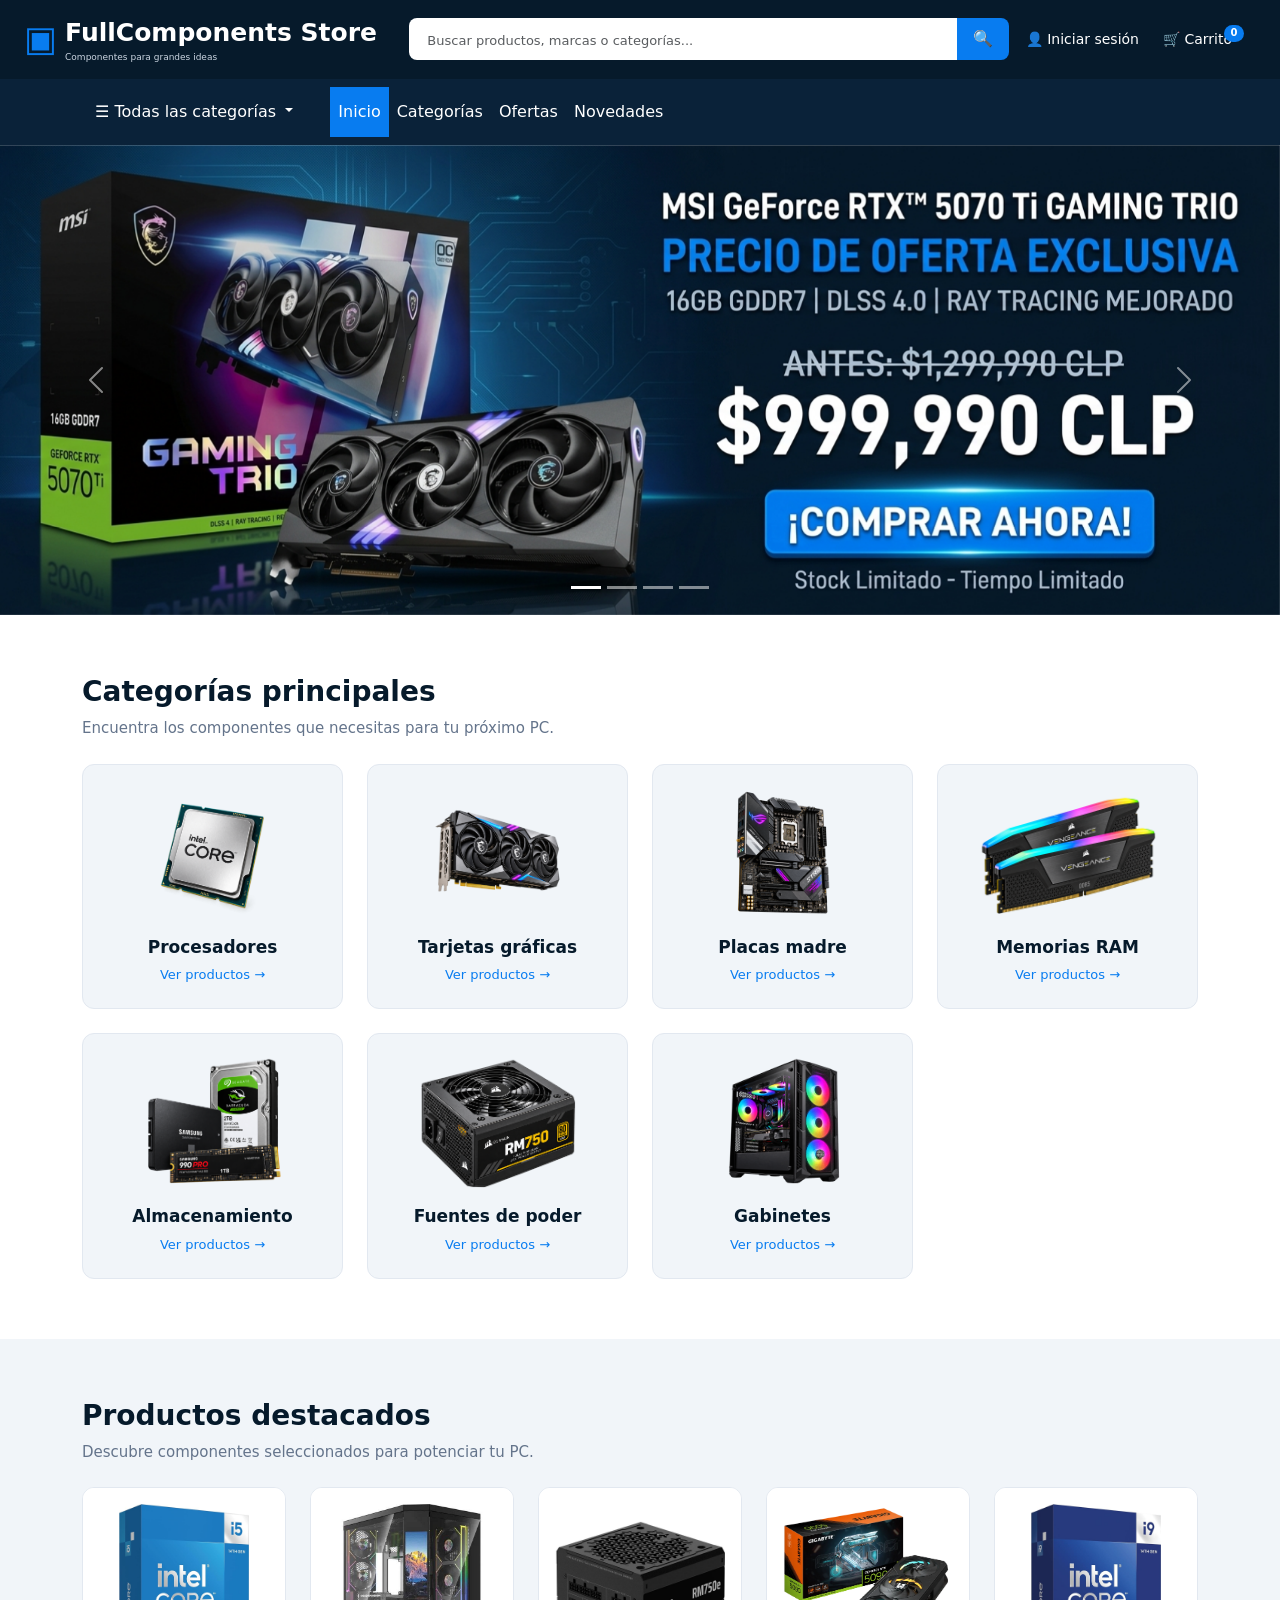
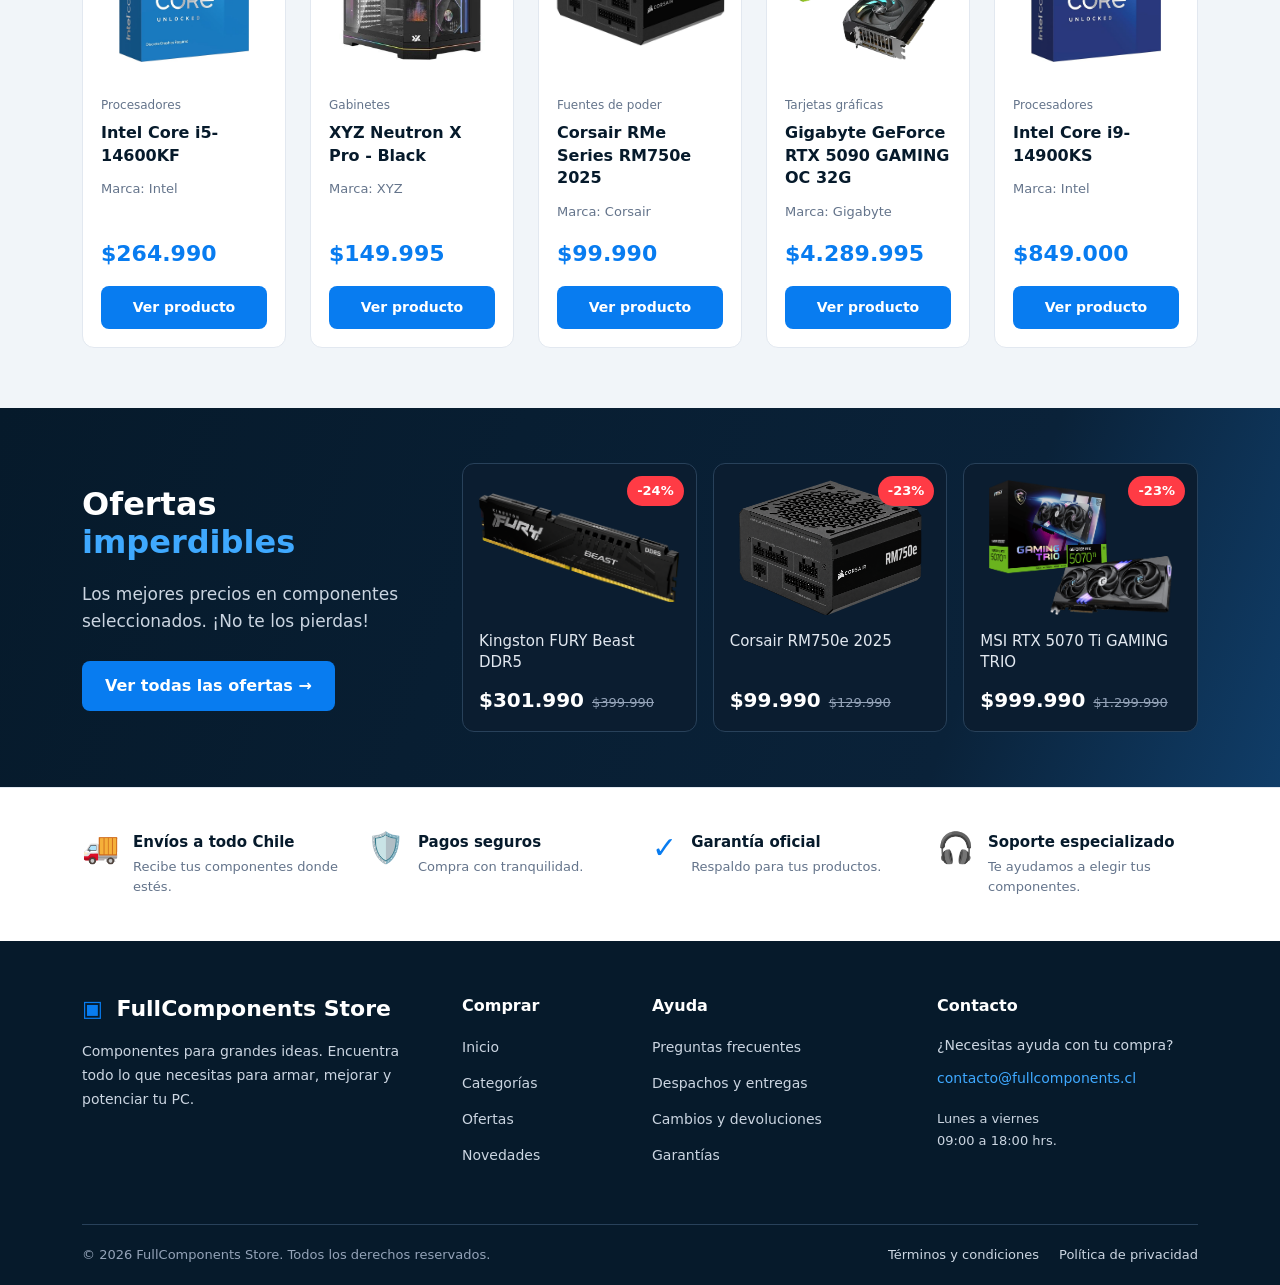
==== commit f6b4cf4b: "buscador actualizado" ====
--- a/index.html
+++ b/index.html
@@ -35,10 +35,11 @@
                     </div>
                 </a>
                 <!-- Buscador -->
-                <form class="d-flex buscador mx-4 flex-grow-1" role="search">
-                    <input class="form-control" type="search" placeholder="Buscar productos, marcas o categorías..."
-                        aria-label="Buscar">
-                    <button class="btn btn-buscar" type="submit">
+                <form class="d-flex buscador flex-grow-1" role="search" action="catálogo.html" method="GET">
+                    <input class="form-control" type="search" name="q"
+                        placeholder="Buscar productos, marcas o categorías..." aria-label="Buscar productos" required>
+
+                    <button class="btn btn-buscar" type="submit" aria-label="Buscar">
                         🔍
                     </button>
                 </form>
@@ -46,7 +47,8 @@
                 <div class="nav-opciones d-flex align-items-center">
 
                     <!-- Iniciar sesión -->
-                    <a href="login.html"  id="linkSesion" class="nav-link text-white me-4" aria-label="Iniciar sesión" title="Iniciar sesión">
+                    <a href="login.html" id="linkSesion" class="nav-link text-white me-4" aria-label="Iniciar sesión"
+                        title="Iniciar sesión">
                         👤
                         <span class="d-none d-md-inline texto-sesion">Iniciar sesión</span>
                     </a>
@@ -265,7 +267,7 @@
                         </div>
                         <!-- Memorias RAM -->
                         <div class="col-6 col-md-4 col-lg-3">
-                            <a href="catálogo.html?categoria=Tarjetas%20gr%C3%A1ficas" class="tarjeta-categoria">
+                            <a href="catálogo.html?categoria=Memorias%20RAM" class="tarjeta-categoria">
                                 <img src="img\categorias\ram.png" alt="Memorias RAM" class="img-categoria">
                                 <h3>Memorias RAM</h3>
                                 <span>Ver productos →</span>
